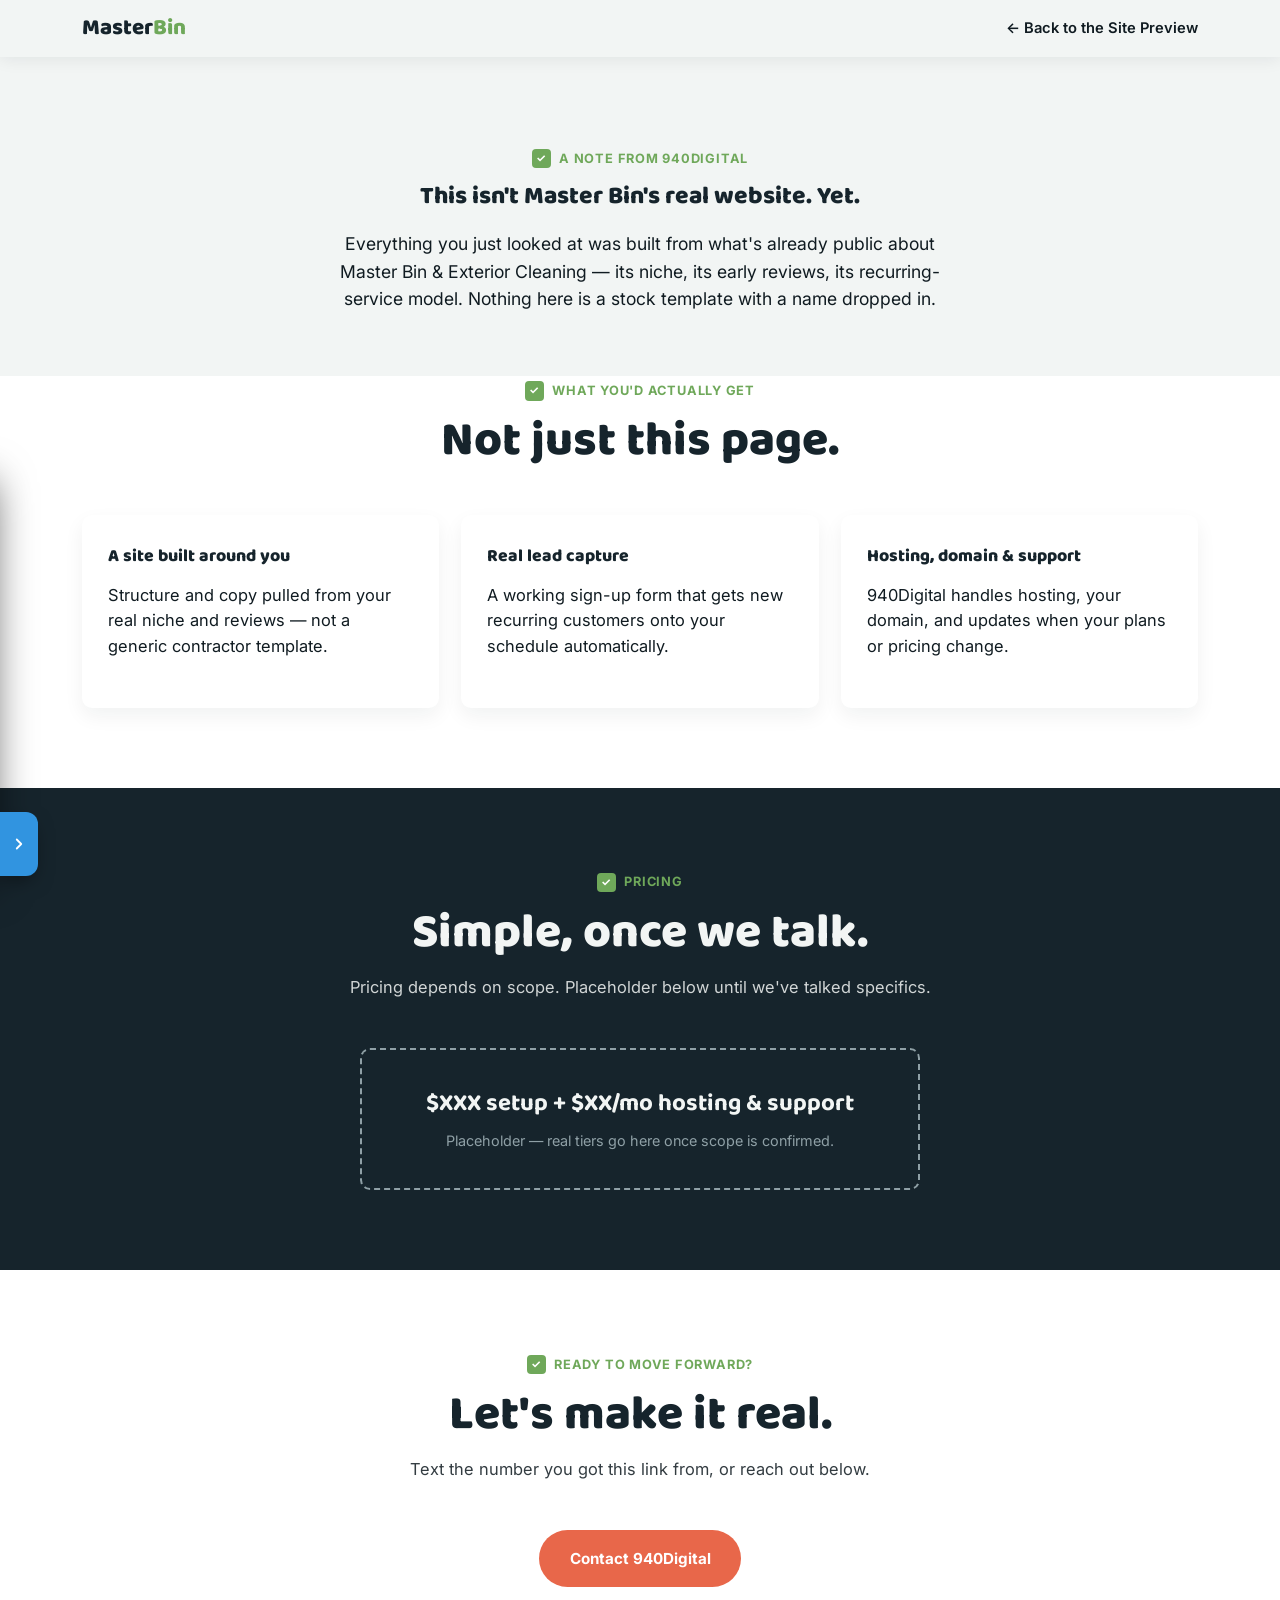
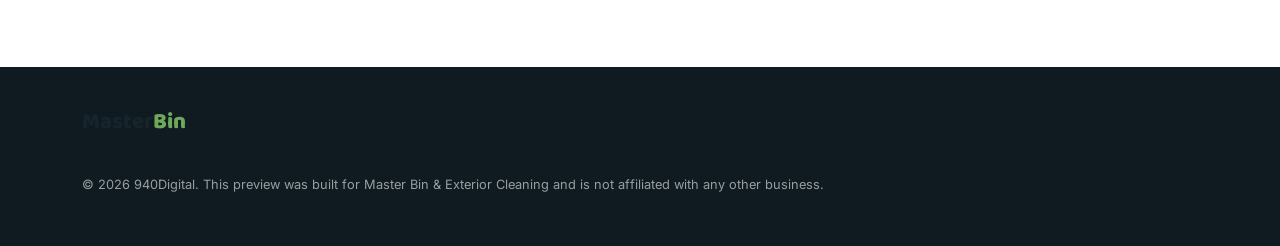
==== buy.html @ 8f5de4f3 "Initial demo build: Master Bin & Exterior Cleaning" ====
<!doctype html>
<html lang="en">
<head>
<meta charset="UTF-8">
<meta name="viewport" content="width=device-width, initial-scale=1">
<title>This Site Is a Preview, Built for Master Bin &amp; Exterior Cleaning — 940Digital</title>
<meta name="description" content="This is a demo site built specifically for Master Bin & Exterior Cleaning by 940Digital. Here's what it is, what you'd get, and how to move forward.">
<link rel="preconnect" href="https://fonts.googleapis.com">
<link rel="preconnect" href="https://fonts.gstatic.com" crossorigin>
<link href="https://fonts.googleapis.com/css2?family=Baloo+2:wght@600;700;800&family=Inter:wght@400;500;600;700&display=swap" rel="stylesheet">
<link rel="stylesheet" href="styles.css">
</head>
<body>

<header class="site-header solid">
  <div class="wrap">
    <a href="index.html" class="logo">Master<span>Bin</span></a>
    <nav class="main-nav" aria-label="Primary">
      <a href="index.html">← Back to the Site Preview</a>
    </nav>
  </div>
</header>

<main>
  <section class="pitch-hero wrap">
    <span class="eyebrow">A Note From 940Digital</span>
    <h1>This isn't Master Bin's real website. Yet.</h1>
    <p>Everything you just looked at was built from what's already public about Master Bin &amp; Exterior Cleaning — its niche, its early reviews, its recurring-service model. Nothing here is a stock template with a name dropped in.</p>
  </section>

  <section class="section section--white" style="padding-top:0;">
    <div class="wrap">
      <div class="section-head">
        <span class="eyebrow">What You'd Actually Get</span>
        <h2 class="section-title">Not just this page.</h2>
      </div>
      <div class="pitch-grid">
        <div class="pitch-card">
          <h3>A site built around you</h3>
          <p>Structure and copy pulled from your real niche and reviews — not a generic contractor template.</p>
        </div>
        <div class="pitch-card">
          <h3>Real lead capture</h3>
          <p>A working sign-up form that gets new recurring customers onto your schedule automatically.</p>
        </div>
        <div class="pitch-card">
          <h3>Hosting, domain &amp; support</h3>
          <p>940Digital handles hosting, your domain, and updates when your plans or pricing change.</p>
        </div>
      </div>
    </div>
  </section>

  <section class="section section--dark">
    <div class="wrap">
      <div class="section-head">
        <span class="eyebrow" style="color:var(--fresh)">Pricing</span>
        <h2 class="section-title">Simple, once we talk.</h2>
        <p class="section-dek">Pricing depends on scope. Placeholder below until we've talked specifics.</p>
      </div>
      <div class="price-block">
        <b>$XXX setup + $XX/mo hosting &amp; support</b>
        <span>Placeholder — real tiers go here once scope is confirmed.</span>
      </div>
    </div>
  </section>

  <section class="section section--white" id="contact">
    <div class="wrap" style="text-align:center;">
      <div class="section-head">
        <span class="eyebrow">Ready to Move Forward?</span>
        <h2 class="section-title">Let's make it real.</h2>
        <p class="section-dek">Text the number you got this link from, or reach out below.</p>
      </div>
      <a href="https://www.940digital.com/contact.html" class="btn btn--primary" target="_blank" rel="noopener">Contact 940Digital</a>
    </div>
  </section>
</main>

<footer class="site-footer">
  <div class="wrap">
    <a href="index.html" class="logo">Master<span>Bin</span></a>
    <p class="footer-fine">&copy; 2026 940Digital. This preview was built for Master Bin & Exterior Cleaning and is not affiliated with any other business.</p>
  </div>
</footer>

<div id="d940-drawer" class="d940-drawer">
  <div class="d940-panel">
    <div class="d940-mark">940<span>Digital</span></div>
    <p class="d940-body">Imagine this site customized with your colors and logo — fully in sync with your vision.</p>
    <p class="d940-body">We build these previews from your business's own publicly available information online, so this one is built specifically for you — and anything on it, any word, image, or detail, can be changed if it doesn't feel like an accurate fit.</p>
    <p class="d940-cta">Want to learn more? Text the number you got this link from, <a href="https://www.940digital.com/contact.html" target="_blank" rel="noopener">email us</a>, or visit <a href="https://www.940digital.com" target="_blank" rel="noopener">940digital.com</a>.</p>
  </div>
  <button class="d940-tab" type="button" aria-label="Open">
    <svg viewBox="0 0 24 24" fill="none" stroke="currentColor" stroke-width="2.4" stroke-linecap="round" stroke-linejoin="round"><polyline points="9 6 15 12 9 18"/></svg>
  </button>
</div>
<style>
  .d940-drawer { position: fixed; left: 0; bottom: 1.5rem; z-index: 999; display: flex; align-items: flex-end; transform: translateX(-320px); transition: transform .4s cubic-bezier(.16,1,.3,1); font-family: -apple-system, BlinkMacSystemFont, 'Segoe UI', Roboto, sans-serif; }
  .d940-drawer.open { transform: translateX(0); }
  .d940-panel { width: 320px; flex-shrink: 0; background: #1B1D21; border: 1px solid #3194E0; border-left: 0; border-radius: 0 14px 0 0; padding: 1.4rem 1.5rem 1.5rem; box-shadow: 0 16px 40px -8px rgba(0,0,0,.65); color: #fff; }
  .d940-mark { font-weight: 800; font-size: 1.3rem; margin-bottom: .75rem; letter-spacing: -0.01em; }
  .d940-mark span { color: #3194E0; }
  .d940-body { font-size: .95rem; line-height: 1.55; color: #fff; margin: 0 0 .85rem; }
  .d940-cta { font-size: .88rem; line-height: 1.5; color: #D4D8DE; margin: 0; }
  .d940-cta a { color: #5FAEEE; font-weight: 700; text-decoration: underline; }
  .d940-tab { flex-shrink: 0; width: 38px; height: 64px; background: #3194E0; color: #fff; border: none; border-radius: 0 12px 12px 0; display: flex; align-items: center; justify-content: center; cursor: pointer; box-shadow: 0 8px 20px -6px rgba(0,0,0,.5); }
  .d940-tab:hover { background: #4AA3E8; }
  .d940-tab svg { width: 18px; height: 18px; transition: transform .35s cubic-bezier(.16,1,.3,1); }
  .d940-drawer.open .d940-tab svg { transform: rotate(180deg); }
  @media (max-width: 480px) {
    .d940-drawer { transform: translateX(-260px); }
    .d940-panel { width: 260px; padding: 1.2rem 1.25rem 1.3rem; }
  }
</style>
<script>
  (function () {
    var drawer = document.getElementById('d940-drawer');
    if (!drawer) return;
    var tab = drawer.querySelector('.d940-tab');
    tab.addEventListener('click', function () {
      var open = drawer.classList.toggle('open');
      tab.setAttribute('aria-label', open ? 'Close' : 'Open');
    });
  })();
</script>

</body>
</html>
---- styles.css ----
:root {
  --navy: #16242C;
  --suds: #F2F5F4;
  --ink: #101B21;
  --fresh: #6FA85A;
  --coral: #E8674A;
  --mist: #8FA0A6;

  --font-display: 'Baloo 2', sans-serif;
  --font-body: 'Inter', sans-serif;

  --fs-h2: clamp(1.9rem, 4vw, 3rem);
  --radius: 10px;
  --wrap: 1180px;
}

* { box-sizing: border-box; }
html { scroll-behavior: smooth; }
body {
  margin: 0;
  background: var(--suds);
  color: var(--ink);
  font-family: var(--font-body);
  font-size: 1.03rem;
  line-height: 1.55;
  -webkit-font-smoothing: antialiased;
}
img { max-width: 100%; display: block; }
a { color: inherit; text-decoration: none; }
ul { margin: 0; padding: 0; list-style: none; }
.wrap { max-width: var(--wrap); margin: 0 auto; padding: 0 2rem; }

h1, h2, h3 {
  font-family: var(--font-display);
  font-weight: 800;
  line-height: 1.08;
  margin: 0;
  color: var(--navy);
}
h2.section-title { font-size: var(--fs-h2); }
.section--dark h2.section-title, .section--dark h1 { color: var(--suds); }

.eyebrow {
  display: inline-flex;
  align-items: center;
  gap: 0.5rem;
  font-weight: 700;
  font-size: 0.8rem;
  letter-spacing: 0.06em;
  text-transform: uppercase;
  color: var(--fresh);
  margin-bottom: 0.9rem;
}
.eyebrow::before { content: '✓'; display: inline-flex; width: 1.2rem; height: 1.2rem; align-items: center; justify-content: center; background: var(--fresh); color: #fff; border-radius: 4px; font-size: 0.7rem; }

.btn {
  display: inline-flex; align-items: center; gap: 0.5rem;
  padding: 0.9rem 1.8rem; border-radius: 999px;
  font-family: var(--font-body); font-weight: 700; font-size: 0.95rem;
  border: 2px solid transparent; cursor: pointer;
  transition: transform .15s ease, background .15s ease;
}
.btn:hover { transform: translateY(-2px); }
.btn--primary { background: var(--coral); color: #fff; }
.btn--primary:hover { background: #d1583d; }
.btn--ghost { border-color: var(--navy); color: var(--navy); }
.btn--ghost:hover { border-color: var(--fresh); color: var(--fresh); }
.btn--dark-ghost { border-color: var(--suds); color: var(--suds); }

/* ---------- Checklist Rail — signature element ----------
   Replaces the story-pole. A fixed left-edge rail of checkbox
   icons, one per section — each fills in with a check mark the
   moment you scroll past that section, literally checking the
   page off like the recurring-service checklist this brand sells. */
.checklist-rail {
  position: fixed; left: 14px; top: 50%; transform: translateY(-50%);
  z-index: 60; display: none; flex-direction: column; gap: 0.65rem;
}
@media (min-width: 1080px) { .checklist-rail { display: flex; } }
.checklist-rail__item {
  width: 18px; height: 18px; border-radius: 5px;
  border: 2px solid var(--mist); background: transparent;
  transition: background .25s ease, border-color .25s ease;
  position: relative;
}
.checklist-rail__item.done { background: var(--fresh); border-color: var(--fresh); }
.checklist-rail__item.done::after {
  content: ''; position: absolute; left: 4px; top: 1px; width: 5px; height: 9px;
  border-right: 2px solid #fff; border-bottom: 2px solid #fff; transform: rotate(40deg);
}

/* ---------- Header ---------- */
.site-header {
  position: fixed; top: 0; left: 0; right: 0; z-index: 50;
  padding: 1.1rem 0; transition: background .2s ease, padding .2s ease, box-shadow .2s ease;
}
.site-header .wrap { display: flex; align-items: center; gap: 1.5rem; }
.site-header.solid { background: var(--suds); padding: 0.7rem 0; box-shadow: 0 2px 16px rgba(16,27,33,0.08); }
.logo { font-family: var(--font-display); font-weight: 800; font-size: 1.4rem; margin-right: auto; color: var(--navy); }
.logo span { color: var(--fresh); }
.preview-flag {
  font-size: 0.78rem; font-weight: 700; padding: 0.4rem 0.85rem; border-radius: 999px;
  border: 1px solid var(--mist); color: var(--mist); white-space: nowrap;
}
.preview-flag:hover { border-color: var(--coral); color: var(--coral); }
.main-nav { display: none; gap: 1.8rem; font-weight: 600; font-size: 0.92rem; }
.main-nav a:hover { color: var(--fresh); }
@media (min-width: 900px) { .main-nav { display: flex; } }
.nav-toggle { background: none; border: 2px solid var(--navy); border-radius: 999px; padding: 0.5rem 0.9rem; font-weight: 700; font-size: 0.85rem; cursor: pointer; }
@media (min-width: 900px) { .nav-toggle { display: none; } }
.mobile-nav {
  position: fixed; inset: 0; z-index: 70; background: var(--navy); color: var(--suds);
  display: flex; flex-direction: column; align-items: flex-start; justify-content: center;
  gap: 1.6rem; padding: 2rem 2.5rem; transform: translateX(100%); transition: transform .3s ease;
}
.mobile-nav.open { transform: translateX(0); }
.mobile-nav a { font-family: var(--font-display); font-size: 1.9rem; }
.mobile-nav__close { position: absolute; top: 1.5rem; right: 1.8rem; background: none; border: none; color: var(--suds); font-weight: 700; cursor: pointer; }

/* ---------- Hero — typography + icon led, no photo (mediocre stock only) ---------- */
.hero { padding: 9.5rem 0 5rem; text-align: center; }
.hero h1 { font-size: clamp(2.4rem, 6vw, 4.4rem); max-width: 16ch; margin: 0 auto; }
.hero__dek { max-width: 46ch; margin: 1.4rem auto 2rem; font-size: 1.12rem; }
.hero__actions { display: flex; justify-content: center; flex-wrap: wrap; gap: 1rem; }
.hero__ticks { display: flex; justify-content: center; flex-wrap: wrap; gap: 1.4rem; margin-top: 2.2rem; font-size: 0.9rem; font-weight: 700; color: var(--navy); }
.hero__ticks span::before { content: '✓ '; color: var(--fresh); }

/* ---------- Section shell ---------- */
.section { padding: 5rem 0; }
.section--dark { background: var(--navy); color: var(--suds); }
.section--white { background: #fff; }
.section-head { max-width: 60ch; margin: 0 auto 3rem; text-align: center; }
.section-dek { margin-top: 1rem; opacity: 0.85; }

/* ---------- How it works (lead section) ---------- */
.works-grid { display: grid; gap: 1.5rem; grid-template-columns: 1fr; }
@media (min-width: 780px) { .works-grid { grid-template-columns: repeat(3, 1fr); } }
.works-step { background: #fff; border-radius: var(--radius); padding: 2.2rem 1.8rem; box-shadow: 0 8px 24px rgba(16,27,33,0.06); text-align: center; }
.works-step .num { display: inline-flex; align-items: center; justify-content: center; width: 2.6rem; height: 2.6rem; border-radius: 50%; background: var(--fresh); color: #fff; font-family: var(--font-display); font-weight: 800; margin-bottom: 1rem; }
.works-step h3 { font-size: 1.15rem; margin-bottom: 0.6rem; }

/* ---------- Services checklist ---------- */
.checklist { max-width: 760px; margin: 0 auto; display: grid; gap: 0.9rem; }
.checklist-row {
  display: flex; align-items: flex-start; gap: 1rem;
  background: #fff; border-radius: var(--radius); padding: 1.3rem 1.5rem;
  box-shadow: 0 4px 14px rgba(16,27,33,0.05);
}
.checklist-row .check { flex-shrink: 0; width: 26px; height: 26px; border-radius: 7px; background: var(--fresh); color: #fff; display: flex; align-items: center; justify-content: center; font-weight: 800; margin-top: 0.1rem; }
.checklist-row div h3 { font-size: 1.05rem; margin-bottom: 0.25rem; }
.checklist-row div p { margin: 0; color: var(--mist); font-size: 0.92rem; }
.checklist-row a { margin-left: auto; align-self: center; font-size: 0.8rem; font-weight: 700; text-transform: uppercase; color: var(--coral); white-space: nowrap; }

/* ---------- Reviews ---------- */
.reviews-strip { max-width: 640px; margin: 0 auto; display: flex; flex-wrap: wrap; align-items: center; justify-content: center; gap: 1.2rem; text-align: center; }
.reviews-stars { font-family: var(--font-display); font-size: 2.2rem; color: var(--fresh); width: 100%; }

/* ---------- About ---------- */
.about-layout { display: grid; gap: 2.5rem; grid-template-columns: 1fr; align-items: center; }
@media (min-width: 900px) { .about-layout { grid-template-columns: 1fr 1fr; } }
.about-media img { border-radius: var(--radius); }
.about-copy p { max-width: 52ch; }

/* ---------- Area ---------- */
.area-list { display: flex; flex-wrap: wrap; justify-content: center; gap: 0.7rem; margin-top: 1.4rem; }
.area-list li { padding: 0.5rem 1rem; border: 1px solid rgba(242,245,244,0.35); border-radius: 999px; font-weight: 600; font-size: 0.9rem; }

/* ---------- Contact ---------- */
.contact-form { max-width: 560px; margin: 0 auto; display: grid; gap: 1.1rem; }
.form-row { display: grid; gap: 1.1rem; grid-template-columns: 1fr; }
@media (min-width: 560px) { .form-row { grid-template-columns: 1fr 1fr; } }
.field label { display: block; font-size: 0.85rem; font-weight: 700; margin-bottom: 0.4rem; }
.field input, .field select, .field textarea {
  width: 100%; padding: 0.8rem 1rem; border-radius: 8px; border: 1.5px solid rgba(16,27,33,0.15);
  background: #fff; color: var(--ink); font-family: var(--font-body); font-size: 0.95rem;
}
.field input:focus, .field select:focus, .field textarea:focus { outline: 2px solid var(--fresh); }
.form-status { min-height: 1.2rem; font-size: 0.9rem; color: var(--fresh); text-align: center; }

/* ---------- Footer ---------- */
.site-footer { background: var(--ink); color: var(--suds); padding: 2.4rem 0; }
.site-footer .wrap { display: flex; flex-wrap: wrap; justify-content: space-between; align-items: center; gap: 1.2rem; }
.footer-fine { width: 100%; font-size: 0.8rem; opacity: 0.6; margin-top: 1rem; }
.footer-links { display: flex; gap: 1.4rem; font-size: 0.85rem; }

/* ---------- Buy-this-site page ---------- */
.pitch-hero { padding: 9rem 0 4rem; text-align: center; }
.pitch-hero p { max-width: 56ch; margin: 1.3rem auto 0; font-size: 1.1rem; }
.pitch-grid { display: grid; gap: 1.4rem; grid-template-columns: 1fr; margin-top: 1rem; }
@media (min-width: 780px) { .pitch-grid { grid-template-columns: repeat(3, 1fr); } }
.pitch-card { background: #fff; border-radius: var(--radius); padding: 2rem 1.6rem; box-shadow: 0 8px 20px rgba(16,27,33,0.06); }
.pitch-card h3 { font-size: 1.1rem; margin-bottom: 0.6rem; }
.price-block { max-width: 560px; margin: 1rem auto 0; padding: 2.2rem; border: 2px dashed var(--mist); border-radius: var(--radius); text-align: center; }
.price-block b { display: block; font-family: var(--font-display); font-size: 1.5rem; }
.price-block span { display: block; margin-top: 0.5rem; font-size: 0.9rem; color: var(--mist); }
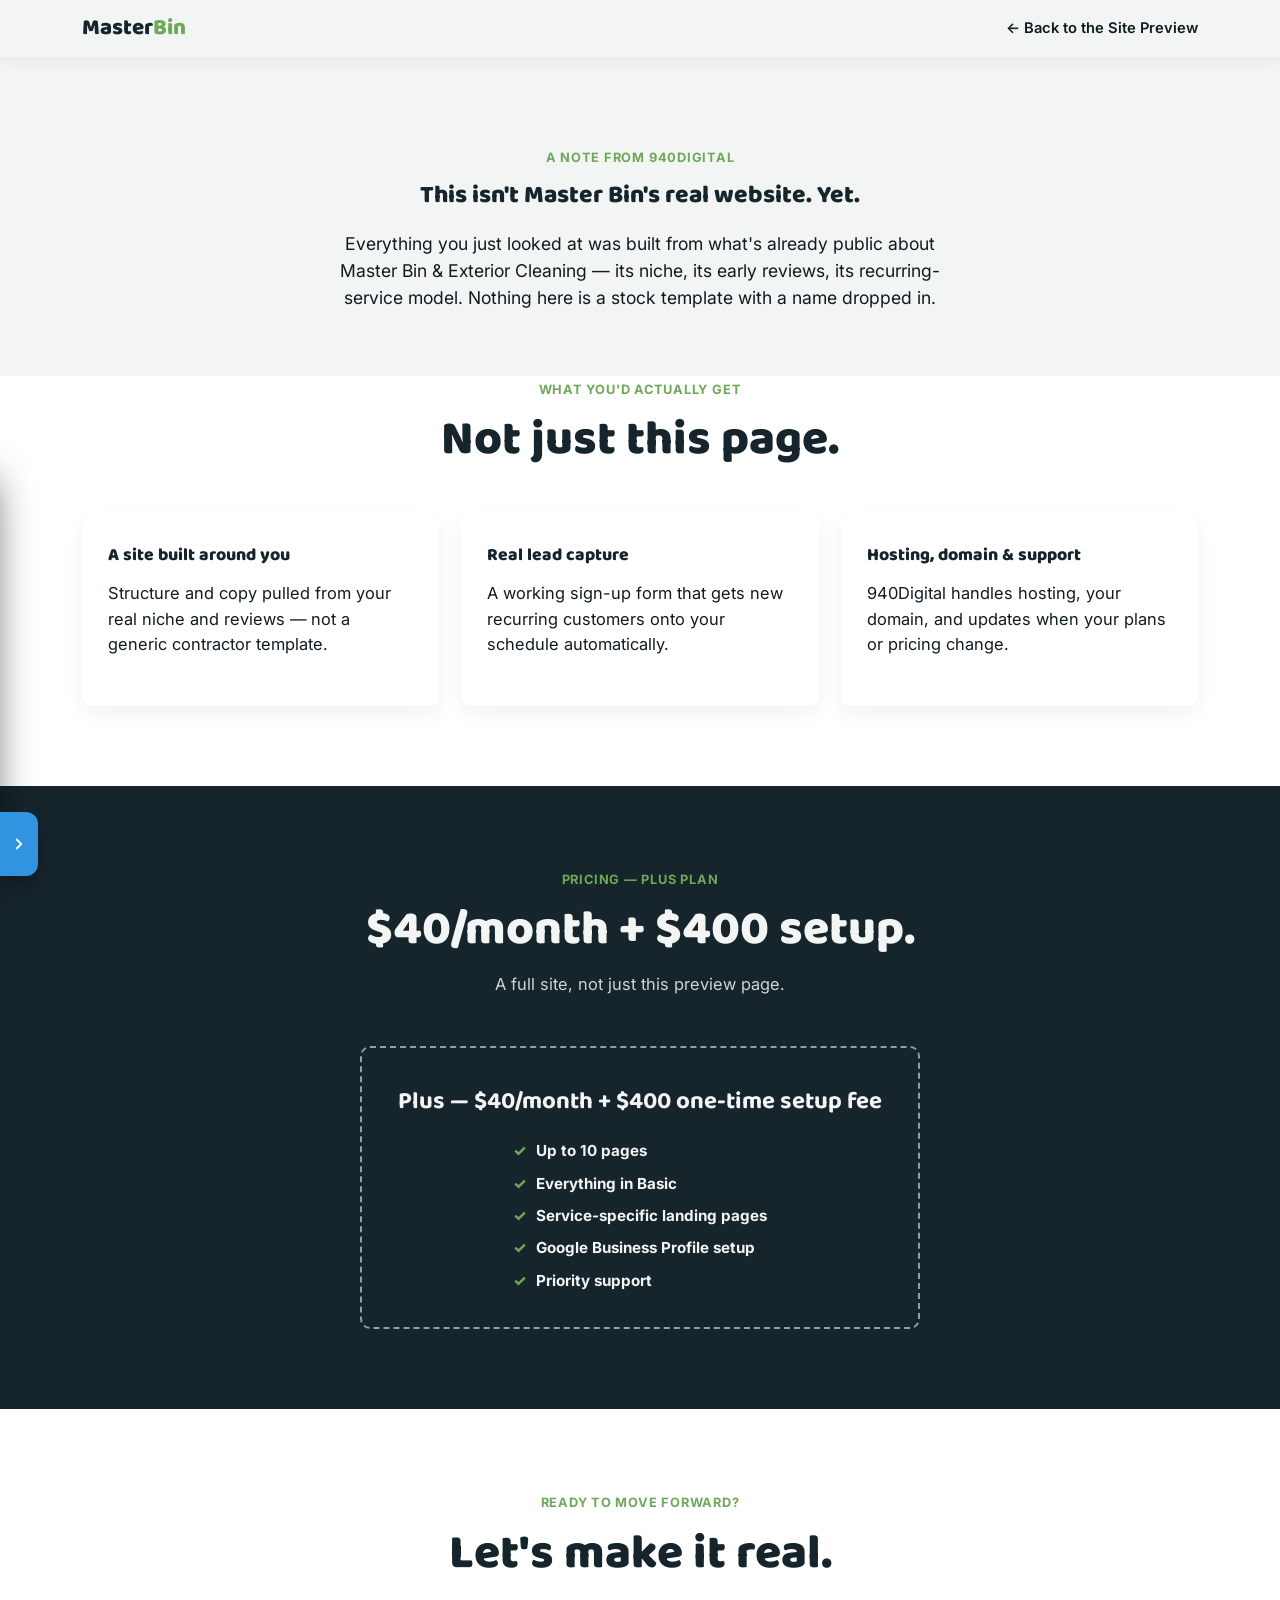
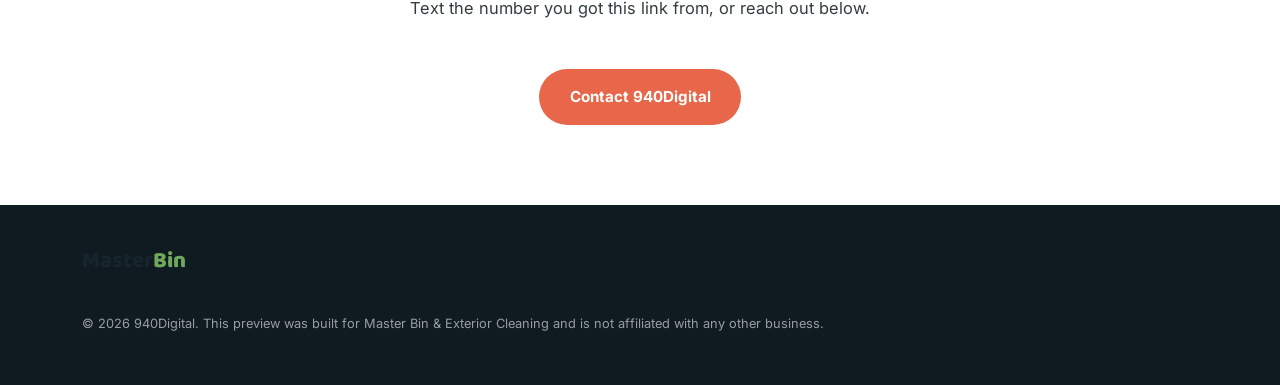
==== commit 63f33bda: "Replace preview badge nav with full-site link, swap in real Plus pricing Removes the "preview site" " ====
--- a/buy.html
+++ b/buy.html
@@ -54,13 +54,19 @@
   <section class="section section--dark">
     <div class="wrap">
       <div class="section-head">
-        <span class="eyebrow" style="color:var(--fresh)">Pricing</span>
-        <h2 class="section-title">Simple, once we talk.</h2>
-        <p class="section-dek">Pricing depends on scope. Placeholder below until we've talked specifics.</p>
+        <span class="eyebrow" style="color:var(--fresh)">Pricing — Plus Plan</span>
+        <h2 class="section-title">$40/month + $400 setup.</h2>
+        <p class="section-dek">A full site, not just this preview page.</p>
       </div>
       <div class="price-block">
-        <b>$XXX setup + $XX/mo hosting &amp; support</b>
-        <span>Placeholder — real tiers go here once scope is confirmed.</span>
+        <b>Plus — $40/month + $400 one-time setup fee</b>
+        <ul class="price-block__list">
+          <li>Up to 10 pages</li>
+          <li>Everything in Basic</li>
+          <li>Service-specific landing pages</li>
+          <li>Google Business Profile setup</li>
+          <li>Priority support</li>
+        </ul>
       </div>
     </div>
   </section>
--- a/styles.css
+++ b/styles.css
@@ -51,7 +51,9 @@
   color: var(--fresh);
   margin-bottom: 0.9rem;
 }
-.eyebrow::before { content: '✓'; display: inline-flex; width: 1.2rem; height: 1.2rem; align-items: center; justify-content: center; background: var(--fresh); color: #fff; border-radius: 4px; font-size: 0.7rem; }
+/* Checkmark dropped from the eyebrow (2026-07-30) — the motif was overused across
+   eyebrows, hero ticks, the services checklist, and the rail all at once. Keeping
+   it concentrated in the services checklist + rail, where it's actually load-bearing. */
 
 .btn {
   display: inline-flex; align-items: center; gap: 0.5rem;
@@ -105,7 +107,11 @@
 .preview-flag:hover { border-color: var(--coral); color: var(--coral); }
 .main-nav { display: none; gap: 1.8rem; font-weight: 600; font-size: 0.92rem; }
 .main-nav a:hover { color: var(--fresh); }
-@media (min-width: 900px) { .main-nav { display: flex; } }
+.nav-full-site { display: none; }
+@media (min-width: 900px) {
+  .main-nav { display: flex; }
+  .nav-full-site { display: inline-flex; }
+}
 .nav-toggle { background: none; border: 2px solid var(--navy); border-radius: 999px; padding: 0.5rem 0.9rem; font-weight: 700; font-size: 0.85rem; cursor: pointer; }
 @media (min-width: 900px) { .nav-toggle { display: none; } }
 .mobile-nav {
@@ -123,7 +129,8 @@
 .hero__dek { max-width: 46ch; margin: 1.4rem auto 2rem; font-size: 1.12rem; }
 .hero__actions { display: flex; justify-content: center; flex-wrap: wrap; gap: 1rem; }
 .hero__ticks { display: flex; justify-content: center; flex-wrap: wrap; gap: 1.4rem; margin-top: 2.2rem; font-size: 0.9rem; font-weight: 700; color: var(--navy); }
-.hero__ticks span::before { content: '✓ '; color: var(--fresh); }
+.hero__ticks span { padding-left: 0.9rem; border-left: 2px solid var(--fresh); }
+.hero__ticks span:first-child { padding-left: 0; border-left: none; }
 
 /* ---------- Section shell ---------- */
 .section { padding: 5rem 0; }
@@ -193,3 +200,6 @@
 .price-block { max-width: 560px; margin: 1rem auto 0; padding: 2.2rem; border: 2px dashed var(--mist); border-radius: var(--radius); text-align: center; }
 .price-block b { display: block; font-family: var(--font-display); font-size: 1.5rem; }
 .price-block span { display: block; margin-top: 0.5rem; font-size: 0.9rem; color: var(--mist); }
+.price-block__list { list-style: none; margin: 1.2rem auto 0; padding: 0; display: inline-grid; gap: 0.55rem; text-align: left; }
+.price-block__list li { display: flex; gap: 0.6rem; align-items: baseline; font-weight: 700; font-size: 0.95rem; }
+.price-block__list li::before { content: '✓'; color: var(--fresh); font-weight: 800; }
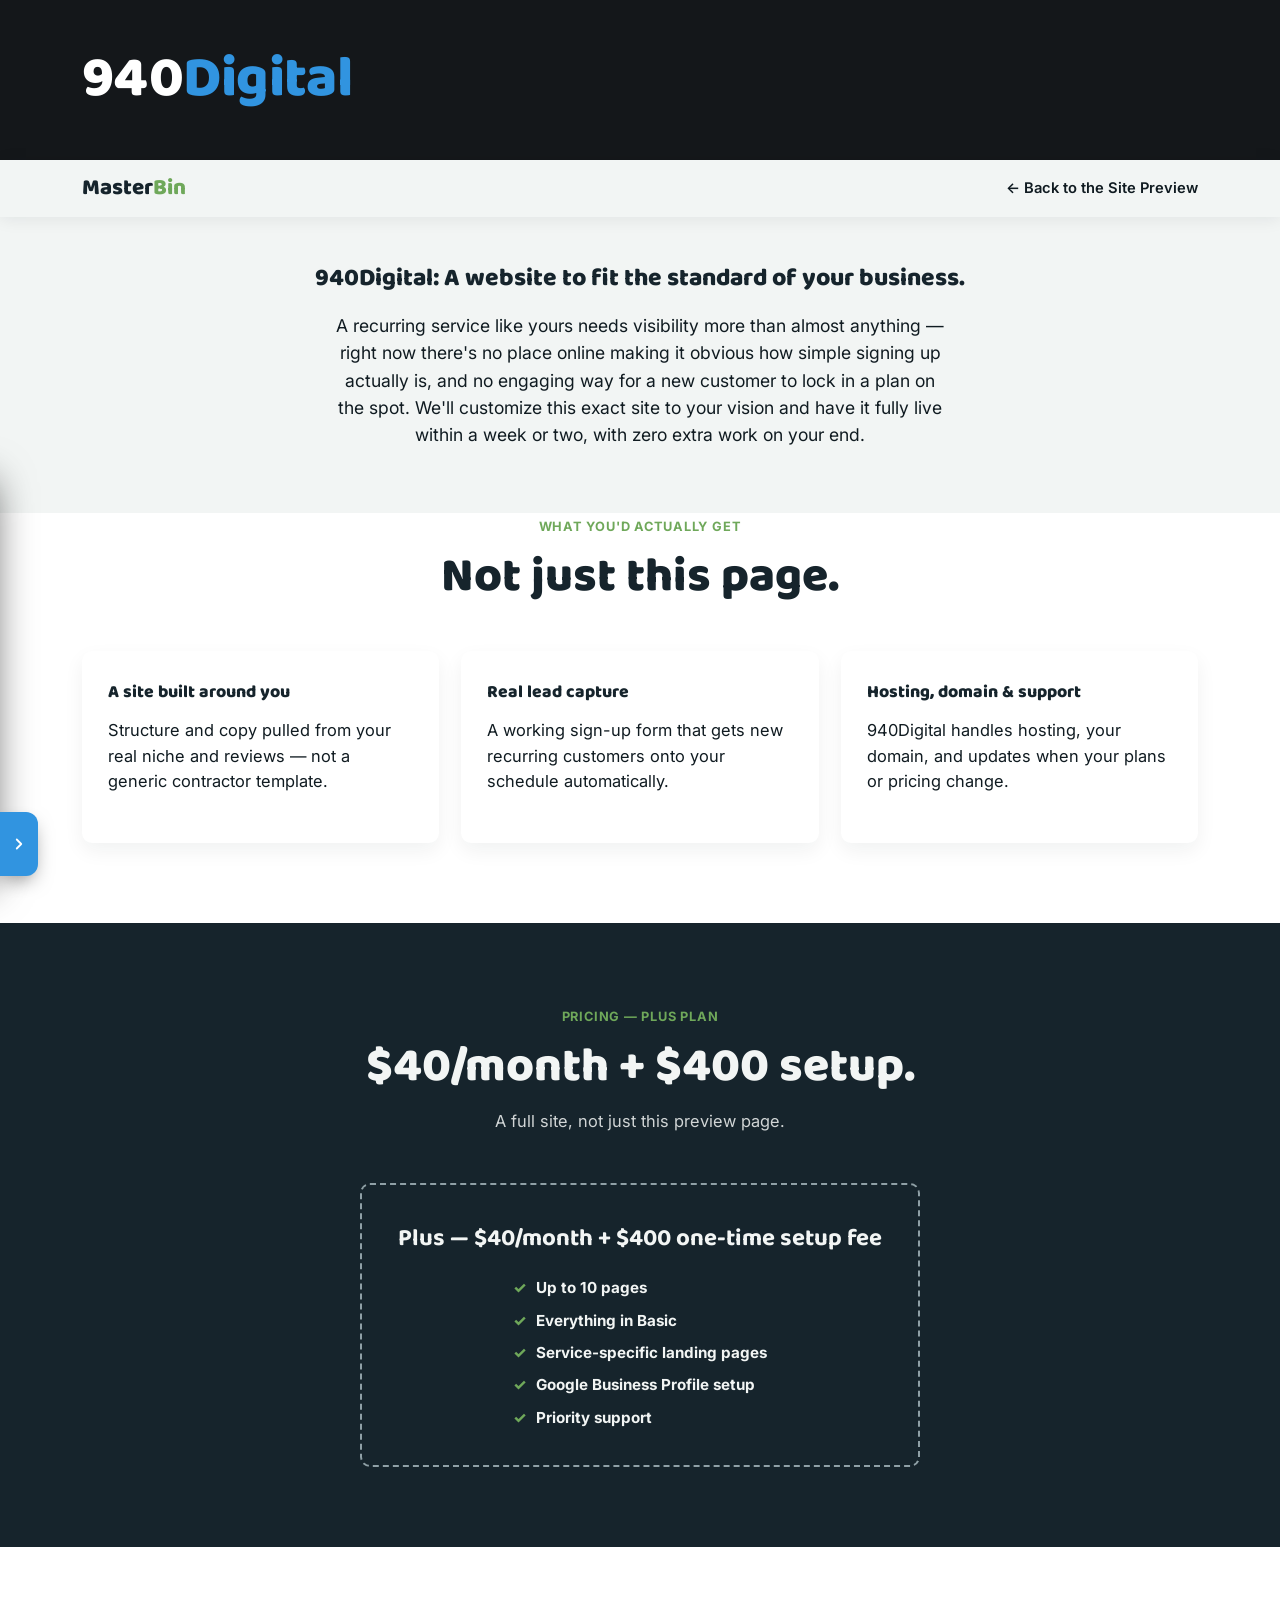
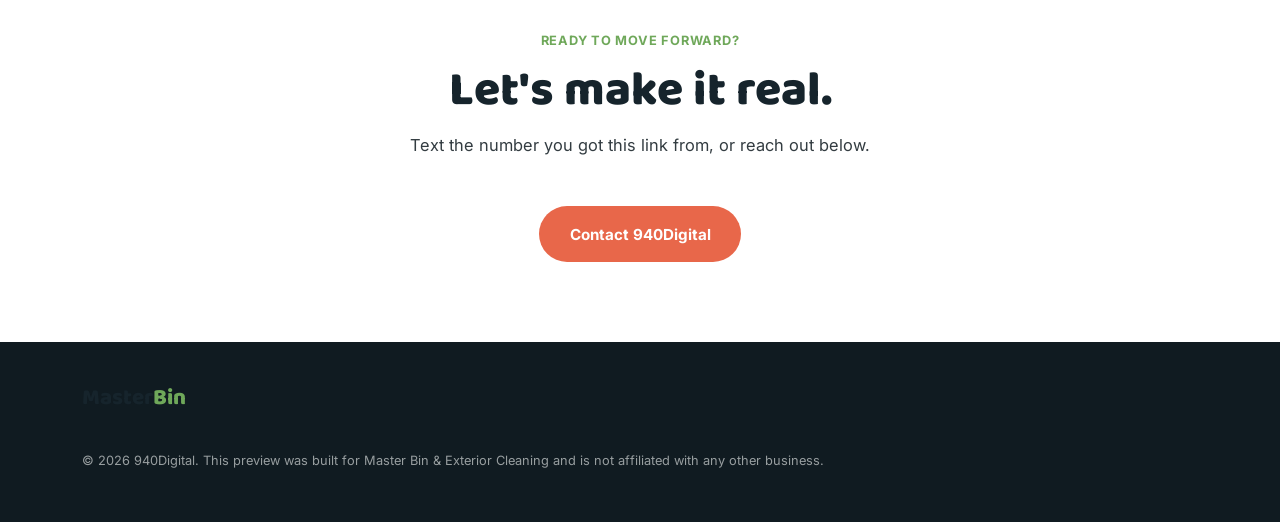
==== commit 5104465a: "Add large 940Digital wordmark banner and rewrite buy.html pitch New brand-mark banner at the top of " ====
--- a/buy.html
+++ b/buy.html
@@ -12,7 +12,13 @@
 </head>
 <body>
 
-<header class="site-header solid">
+<div class="brand-mark-banner">
+  <div class="wrap">
+    <a href="https://940digital.com" class="brand-mark" target="_blank" rel="noopener">940<span>Digital</span></a>
+  </div>
+</div>
+
+<header class="site-header solid" style="position: static;">
   <div class="wrap">
     <a href="index.html" class="logo">Master<span>Bin</span></a>
     <nav class="main-nav" aria-label="Primary">
@@ -22,10 +28,9 @@
 </header>
 
 <main>
-  <section class="pitch-hero wrap">
-    <span class="eyebrow">A Note From 940Digital</span>
-    <h1>This isn't Master Bin's real website. Yet.</h1>
-    <p>Everything you just looked at was built from what's already public about Master Bin &amp; Exterior Cleaning — its niche, its early reviews, its recurring-service model. Nothing here is a stock template with a name dropped in.</p>
+  <section class="pitch-hero wrap" style="padding-top: 3rem;">
+    <h1>940Digital: A website to fit the standard of your business.</h1>
+    <p>A recurring service like yours needs visibility more than almost anything — right now there's no place online making it obvious how simple signing up actually is, and no engaging way for a new customer to lock in a plan on the spot. We'll customize this exact site to your vision and have it fully live within a week or two, with zero extra work on your end.</p>
   </section>
 
   <section class="section section--white" style="padding-top:0;">
--- a/styles.css
+++ b/styles.css
@@ -189,6 +189,11 @@
 .site-footer .wrap { display: flex; flex-wrap: wrap; justify-content: space-between; align-items: center; gap: 1.2rem; }
 .footer-fine { width: 100%; font-size: 0.8rem; opacity: 0.6; margin-top: 1rem; }
 .footer-links { display: flex; gap: 1.4rem; font-size: 0.85rem; }
+
+/* ---------- 940Digital brand banner (buy.html only) ---------- */
+.brand-mark-banner { background: #14171A; padding: 2.2rem 0; }
+.brand-mark { display: inline-block; max-width: 100%; font-family: var(--font-display); font-weight: 800; font-size: clamp(1.7rem, 8vw, 3.6rem); letter-spacing: -0.01em; color: #fff; }
+.brand-mark span { color: #3194E0; }
 
 /* ---------- Buy-this-site page ---------- */
 .pitch-hero { padding: 9rem 0 4rem; text-align: center; }
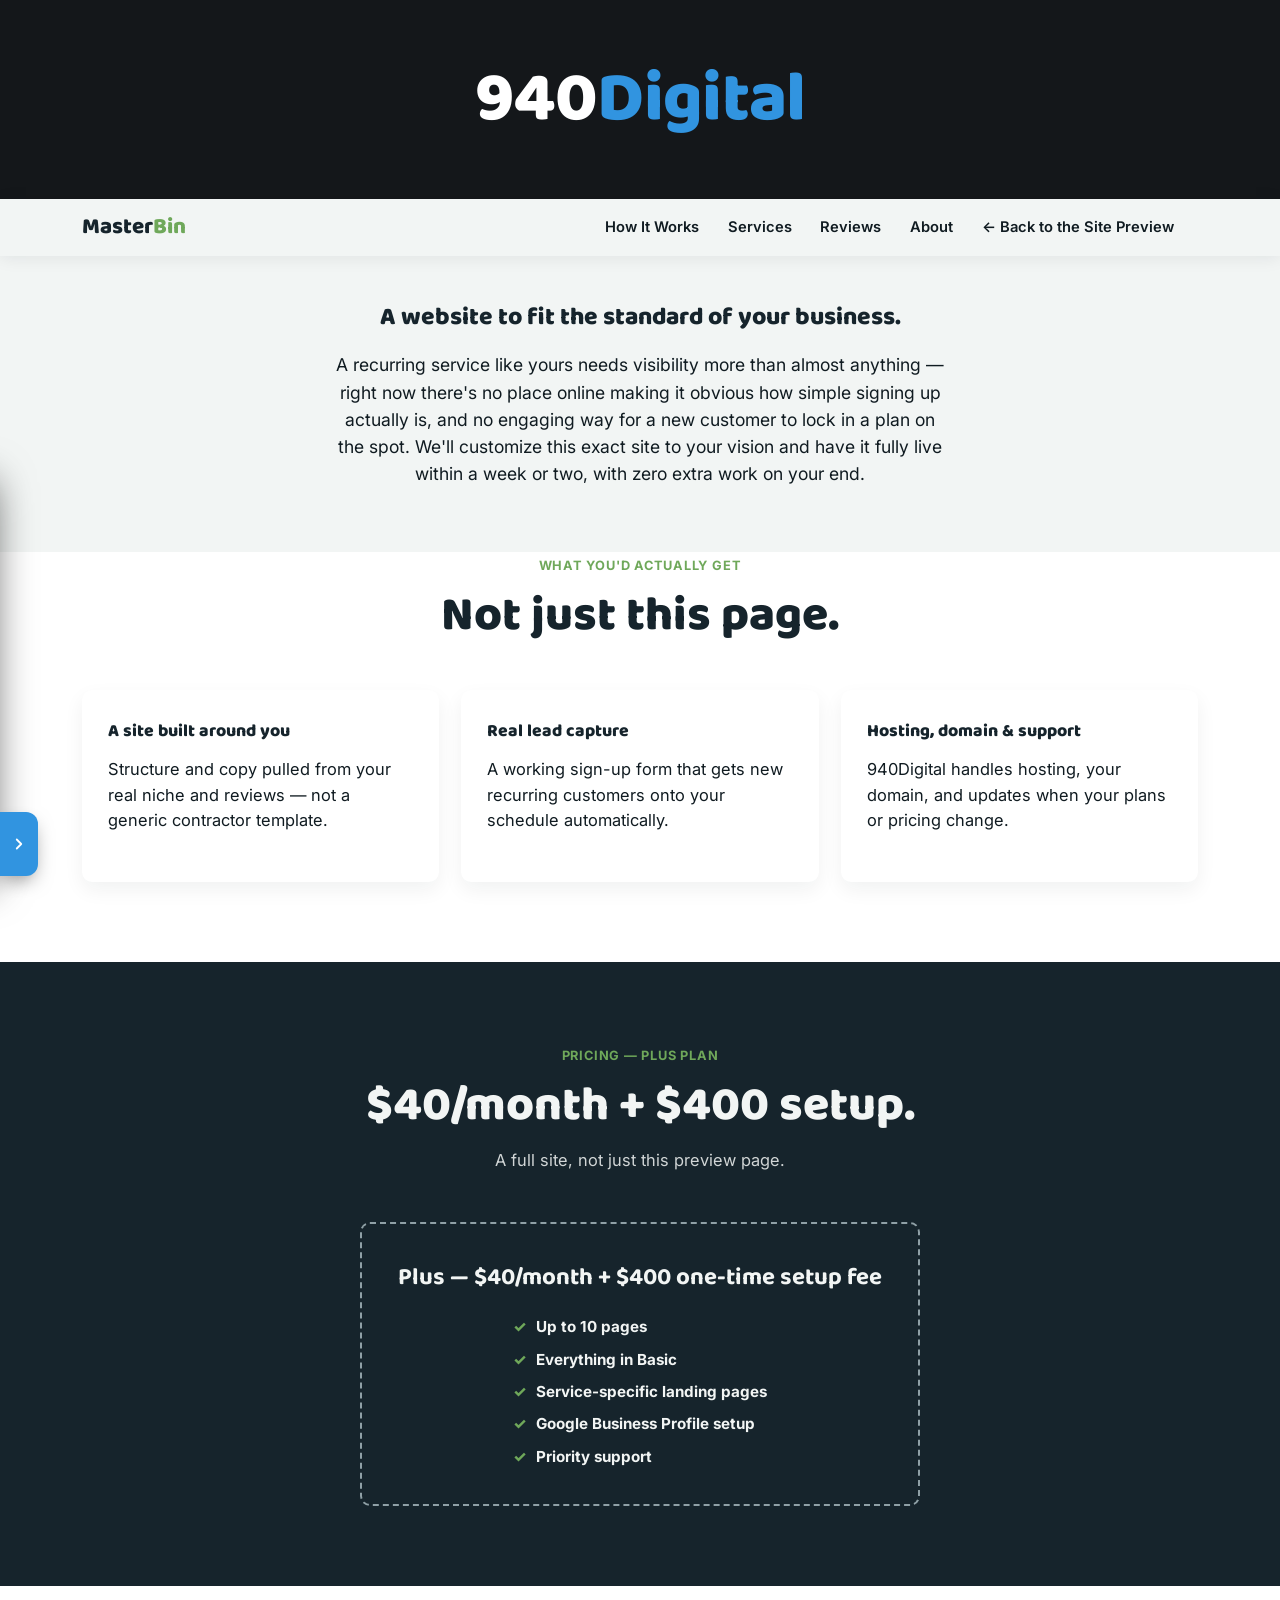
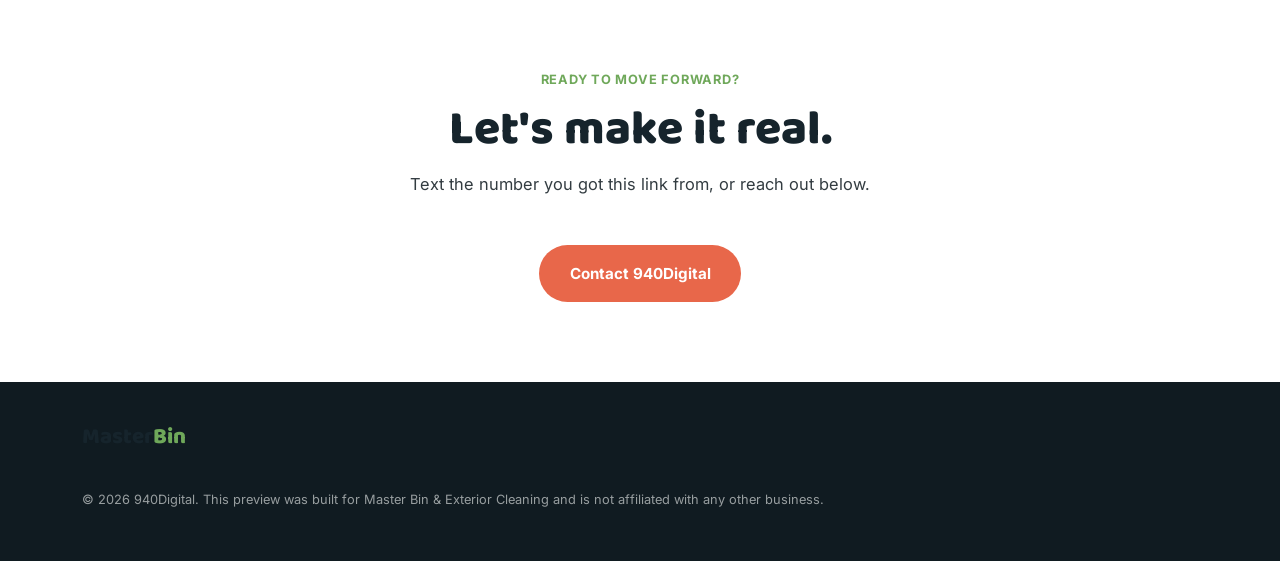
==== commit 111e7914: "Restructure nav CTAs, center 940Digital heading, add real menu to buy.html Header: contact CTA is no" ====
--- a/buy.html
+++ b/buy.html
@@ -22,14 +22,30 @@
   <div class="wrap">
     <a href="index.html" class="logo">Master<span>Bin</span></a>
     <nav class="main-nav" aria-label="Primary">
+      <a href="index.html#how">How It Works</a>
+      <a href="index.html#services">Services</a>
+      <a href="index.html#reviews">Reviews</a>
+      <a href="index.html#about">About</a>
       <a href="index.html">← Back to the Site Preview</a>
     </nav>
+    <div class="nav-cta">
+      <button class="nav-toggle" id="navToggle" aria-expanded="false" aria-controls="mobileNav">Menu</button>
+    </div>
   </div>
 </header>
 
+<div class="mobile-nav" id="mobileNav">
+  <button class="mobile-nav__close" id="navClose" aria-label="Close menu">Close</button>
+  <a href="index.html#how">How It Works</a>
+  <a href="index.html#services">Services</a>
+  <a href="index.html#reviews">Reviews</a>
+  <a href="index.html#about">About</a>
+  <a href="index.html">← Back to the Site Preview</a>
+</div>
+
 <main>
   <section class="pitch-hero wrap" style="padding-top: 3rem;">
-    <h1>940Digital: A website to fit the standard of your business.</h1>
+    <h1>A website to fit the standard of your business.</h1>
     <p>A recurring service like yours needs visibility more than almost anything — right now there's no place online making it obvious how simple signing up actually is, and no engaging way for a new customer to lock in a plan on the spot. We'll customize this exact site to your vision and have it fully live within a week or two, with zero extra work on your end.</p>
   </section>
 
@@ -95,6 +111,8 @@
   </div>
 </footer>
 
+<script src="script.js"></script>
+
 <div id="d940-drawer" class="d940-drawer">
   <div class="d940-panel">
     <div class="d940-mark">940<span>Digital</span></div>
--- a/styles.css
+++ b/styles.css
@@ -191,8 +191,8 @@
 .footer-links { display: flex; gap: 1.4rem; font-size: 0.85rem; }
 
 /* ---------- 940Digital brand banner (buy.html only) ---------- */
-.brand-mark-banner { background: #14171A; padding: 2.2rem 0; }
-.brand-mark { display: inline-block; max-width: 100%; font-family: var(--font-display); font-weight: 800; font-size: clamp(1.7rem, 8vw, 3.6rem); letter-spacing: -0.01em; color: #fff; }
+.brand-mark-banner { background: #14171A; padding: 2.8rem 0; text-align: center; }
+.brand-mark { display: inline-block; max-width: 100%; font-family: var(--font-display); font-weight: 800; font-size: clamp(2.2rem, 9vw, 4.4rem); letter-spacing: -0.01em; color: #fff; }
 .brand-mark span { color: #3194E0; }
 
 /* ---------- Buy-this-site page ---------- */
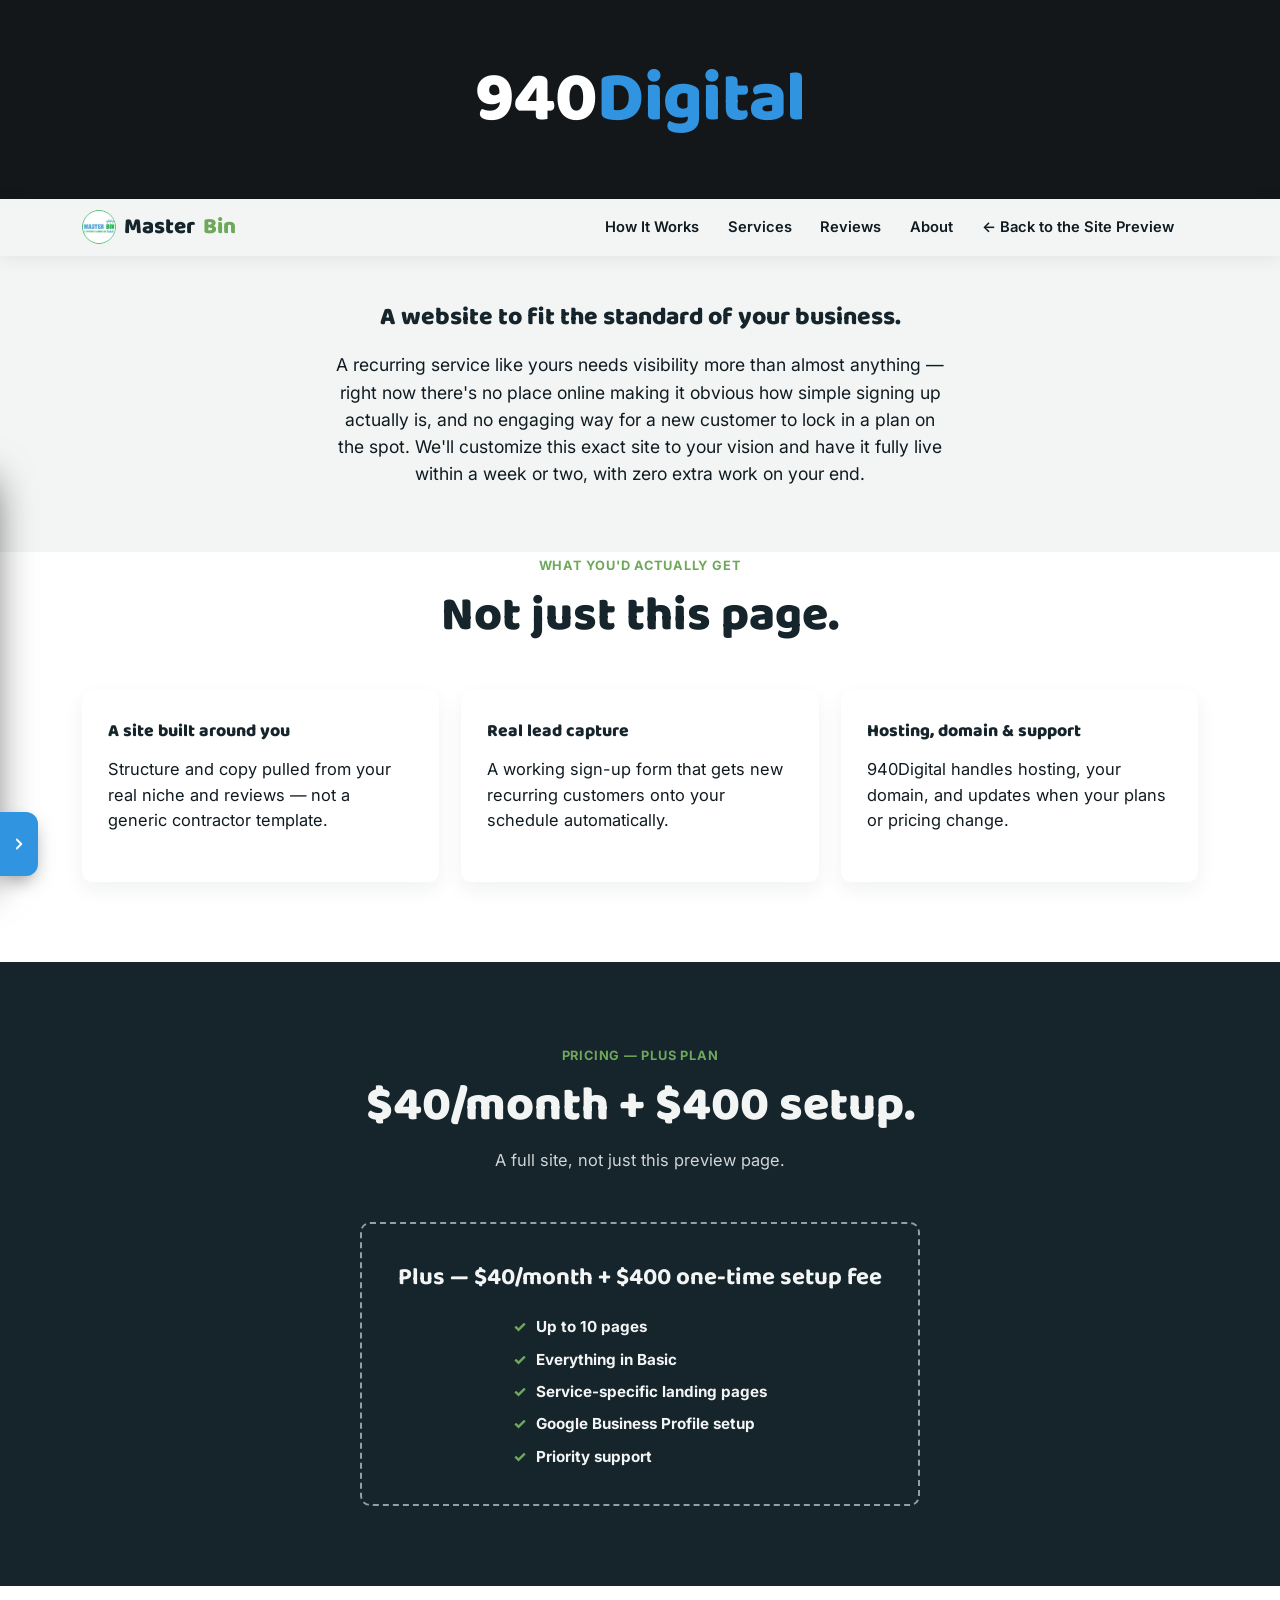
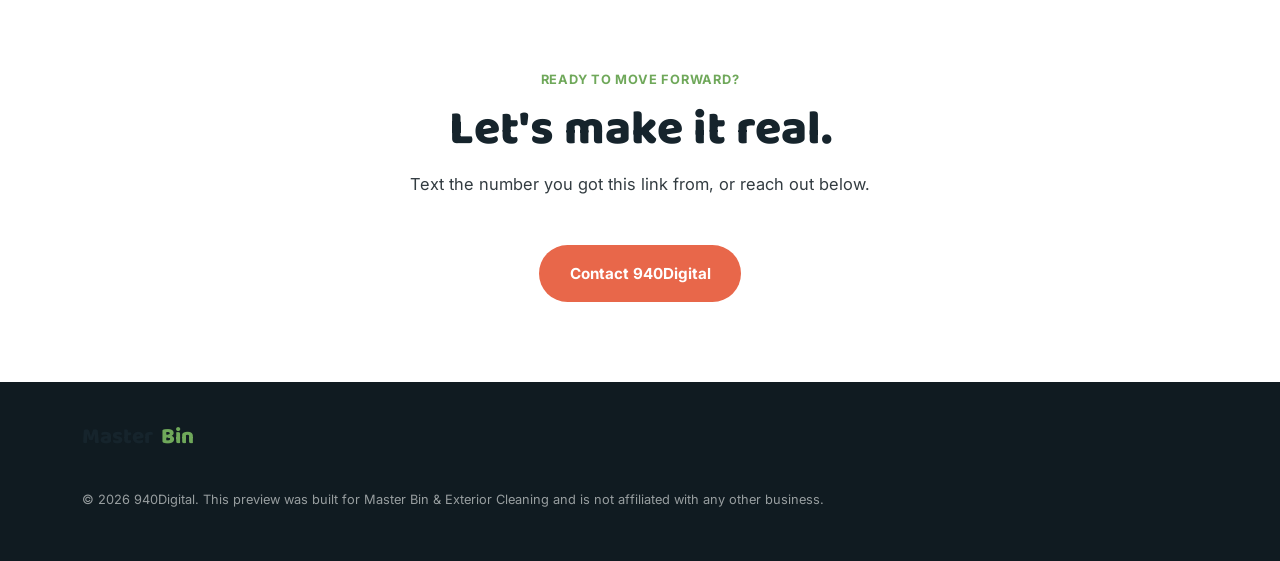
==== commit 46f8cb61: "Add favicon and real business logo where available" ====
--- a/buy.html
+++ b/buy.html
@@ -8,6 +8,10 @@
 <link rel="preconnect" href="https://fonts.googleapis.com">
 <link rel="preconnect" href="https://fonts.gstatic.com" crossorigin>
 <link href="https://fonts.googleapis.com/css2?family=Baloo+2:wght@600;700;800&family=Inter:wght@400;500;600;700&display=swap" rel="stylesheet">
+<link rel="icon" type="image/x-icon" href="favicon.ico">
+<link rel="icon" type="image/png" sizes="32x32" href="favicon-32x32.png">
+<link rel="icon" type="image/png" sizes="16x16" href="favicon-16x16.png">
+<link rel="apple-touch-icon" sizes="180x180" href="apple-touch-icon.png">
 <link rel="stylesheet" href="styles.css">
 </head>
 <body>
@@ -20,7 +24,7 @@
 
 <header class="site-header solid" style="position: static;">
   <div class="wrap">
-    <a href="index.html" class="logo">Master<span>Bin</span></a>
+    <a href="index.html" class="logo"><img src="logo-mark.png" alt="" class="logo-mark">Master<span>Bin</span></a>
     <nav class="main-nav" aria-label="Primary">
       <a href="index.html#how">How It Works</a>
       <a href="index.html#services">Services</a>
--- a/styles.css
+++ b/styles.css
@@ -98,7 +98,8 @@
 }
 .site-header .wrap { display: flex; align-items: center; gap: 1.5rem; }
 .site-header.solid { background: var(--suds); padding: 0.7rem 0; box-shadow: 0 2px 16px rgba(16,27,33,0.08); }
-.logo { font-family: var(--font-display); font-weight: 800; font-size: 1.4rem; margin-right: auto; color: var(--navy); }
+.logo { font-family: var(--font-display); font-weight: 800; font-size: 1.4rem; margin-right: auto; color: var(--navy); display: inline-flex; align-items: center; gap: 0.5rem; }
+.logo-mark { height: 34px; width: 34px; border-radius: 50%; object-fit: cover; }
 .logo span { color: var(--fresh); }
 .preview-flag {
   font-size: 0.78rem; font-weight: 700; padding: 0.4rem 0.85rem; border-radius: 999px;
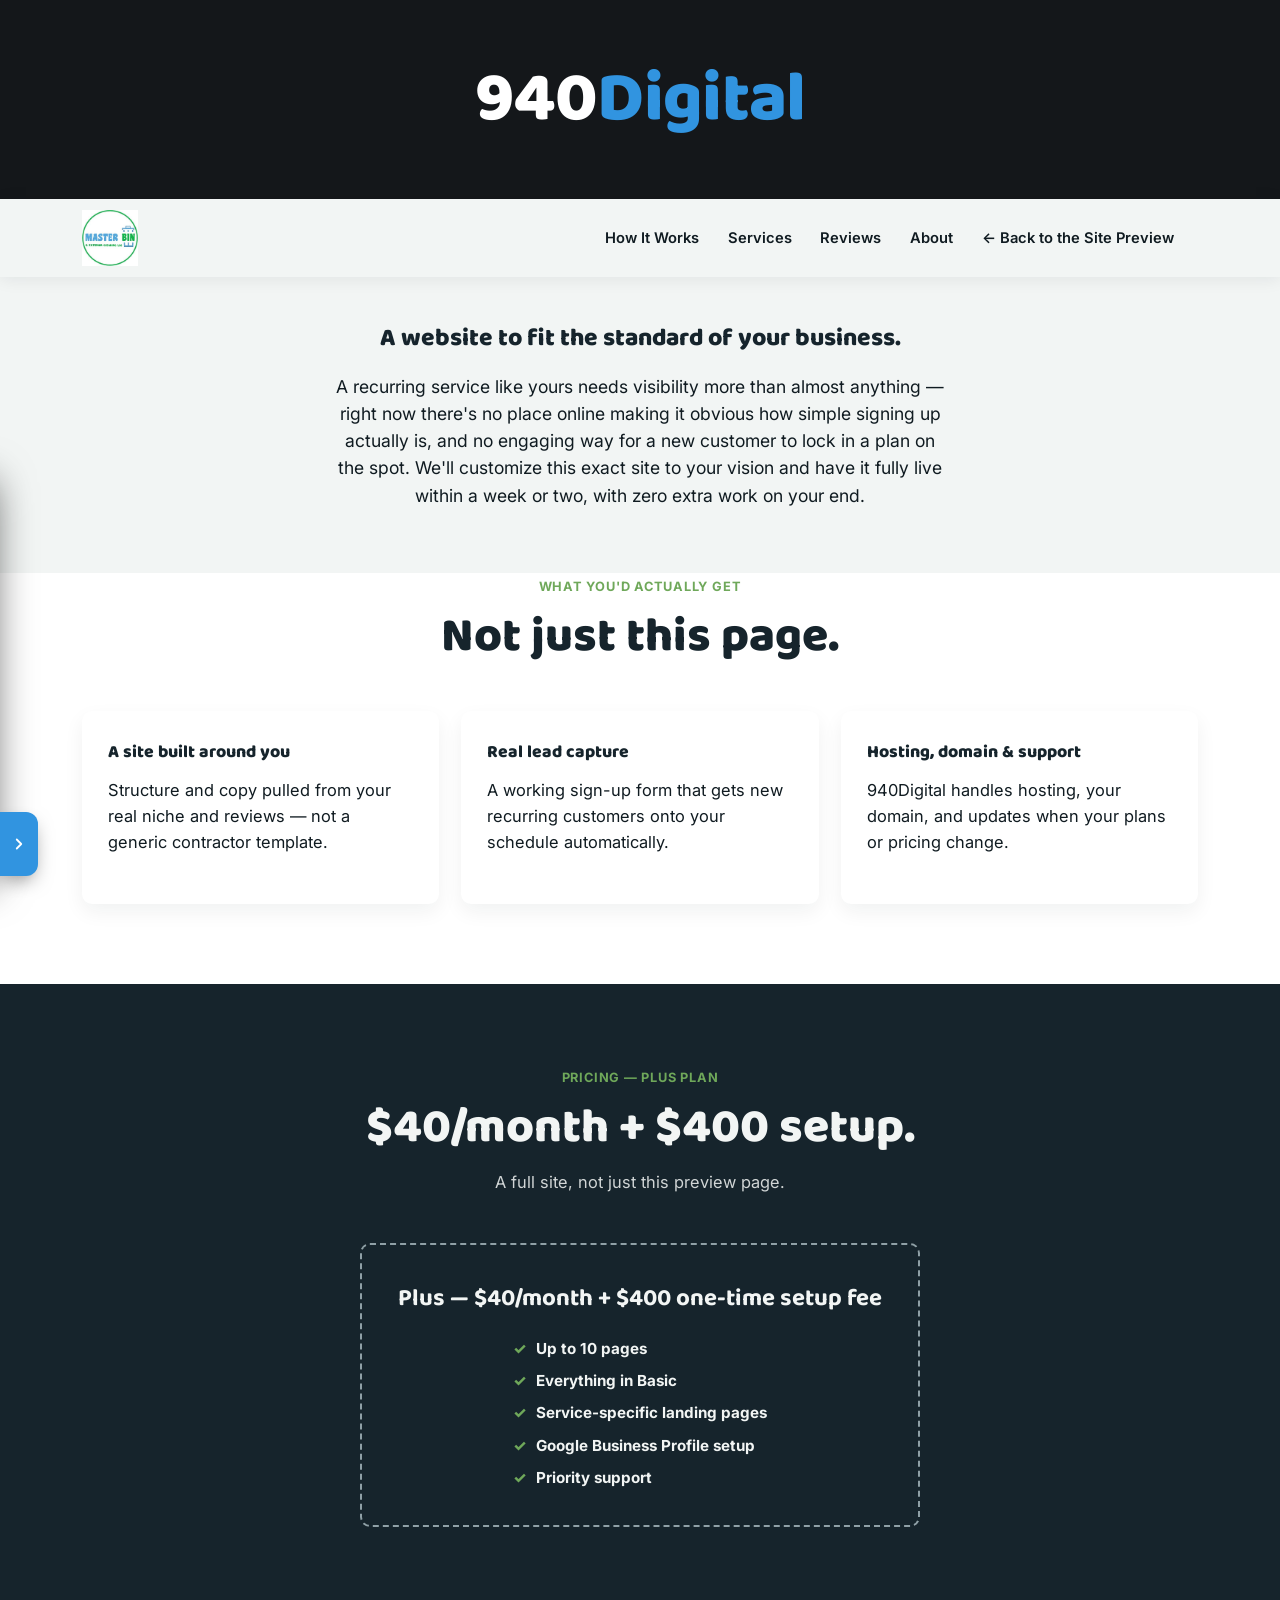
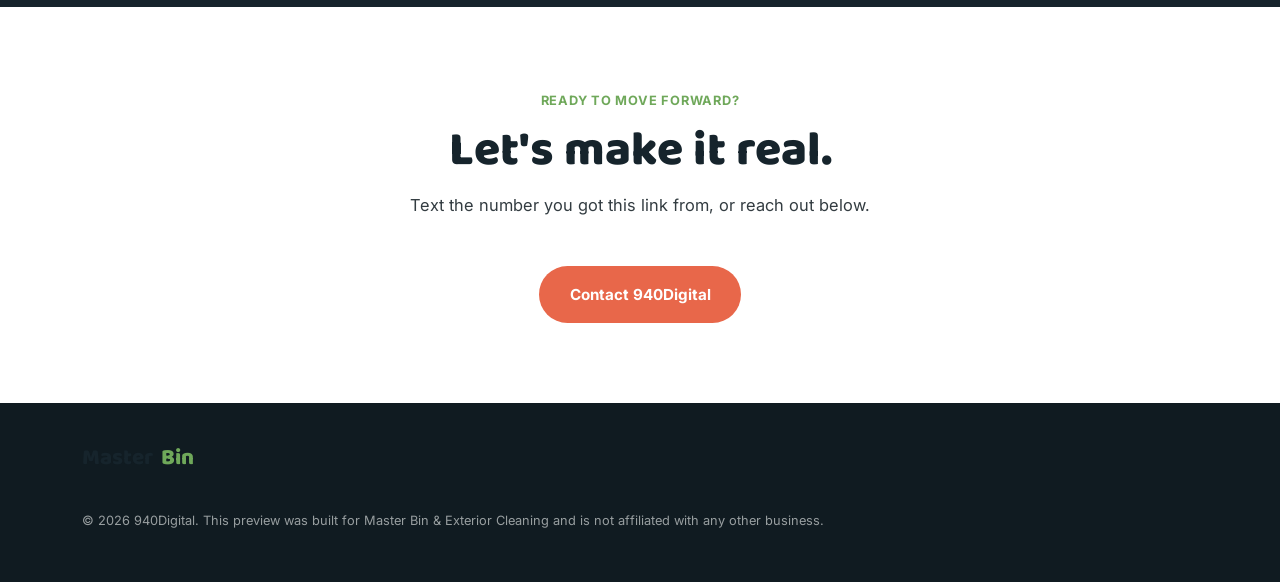
==== commit 0159bbb5: "Fix logo sizing/crop: full Opulence OP mark, larger non-round Master Bin badge" ====
--- a/buy.html
+++ b/buy.html
@@ -24,7 +24,7 @@
 
 <header class="site-header solid" style="position: static;">
   <div class="wrap">
-    <a href="index.html" class="logo"><img src="logo-mark.png" alt="" class="logo-mark">Master<span>Bin</span></a>
+    <a href="index.html" class="logo"><img src="logo-mark.png" alt="Master Bin & Exterior Cleaning" class="logo-mark"></a>
     <nav class="main-nav" aria-label="Primary">
       <a href="index.html#how">How It Works</a>
       <a href="index.html#services">Services</a>
--- a/styles.css
+++ b/styles.css
@@ -99,7 +99,7 @@
 .site-header .wrap { display: flex; align-items: center; gap: 1.5rem; }
 .site-header.solid { background: var(--suds); padding: 0.7rem 0; box-shadow: 0 2px 16px rgba(16,27,33,0.08); }
 .logo { font-family: var(--font-display); font-weight: 800; font-size: 1.4rem; margin-right: auto; color: var(--navy); display: inline-flex; align-items: center; gap: 0.5rem; }
-.logo-mark { height: 34px; width: 34px; border-radius: 50%; object-fit: cover; }
+.logo-mark { height: 56px; width: auto; object-fit: contain; }
 .logo span { color: var(--fresh); }
 .preview-flag {
   font-size: 0.78rem; font-weight: 700; padding: 0.4rem 0.85rem; border-radius: 999px;
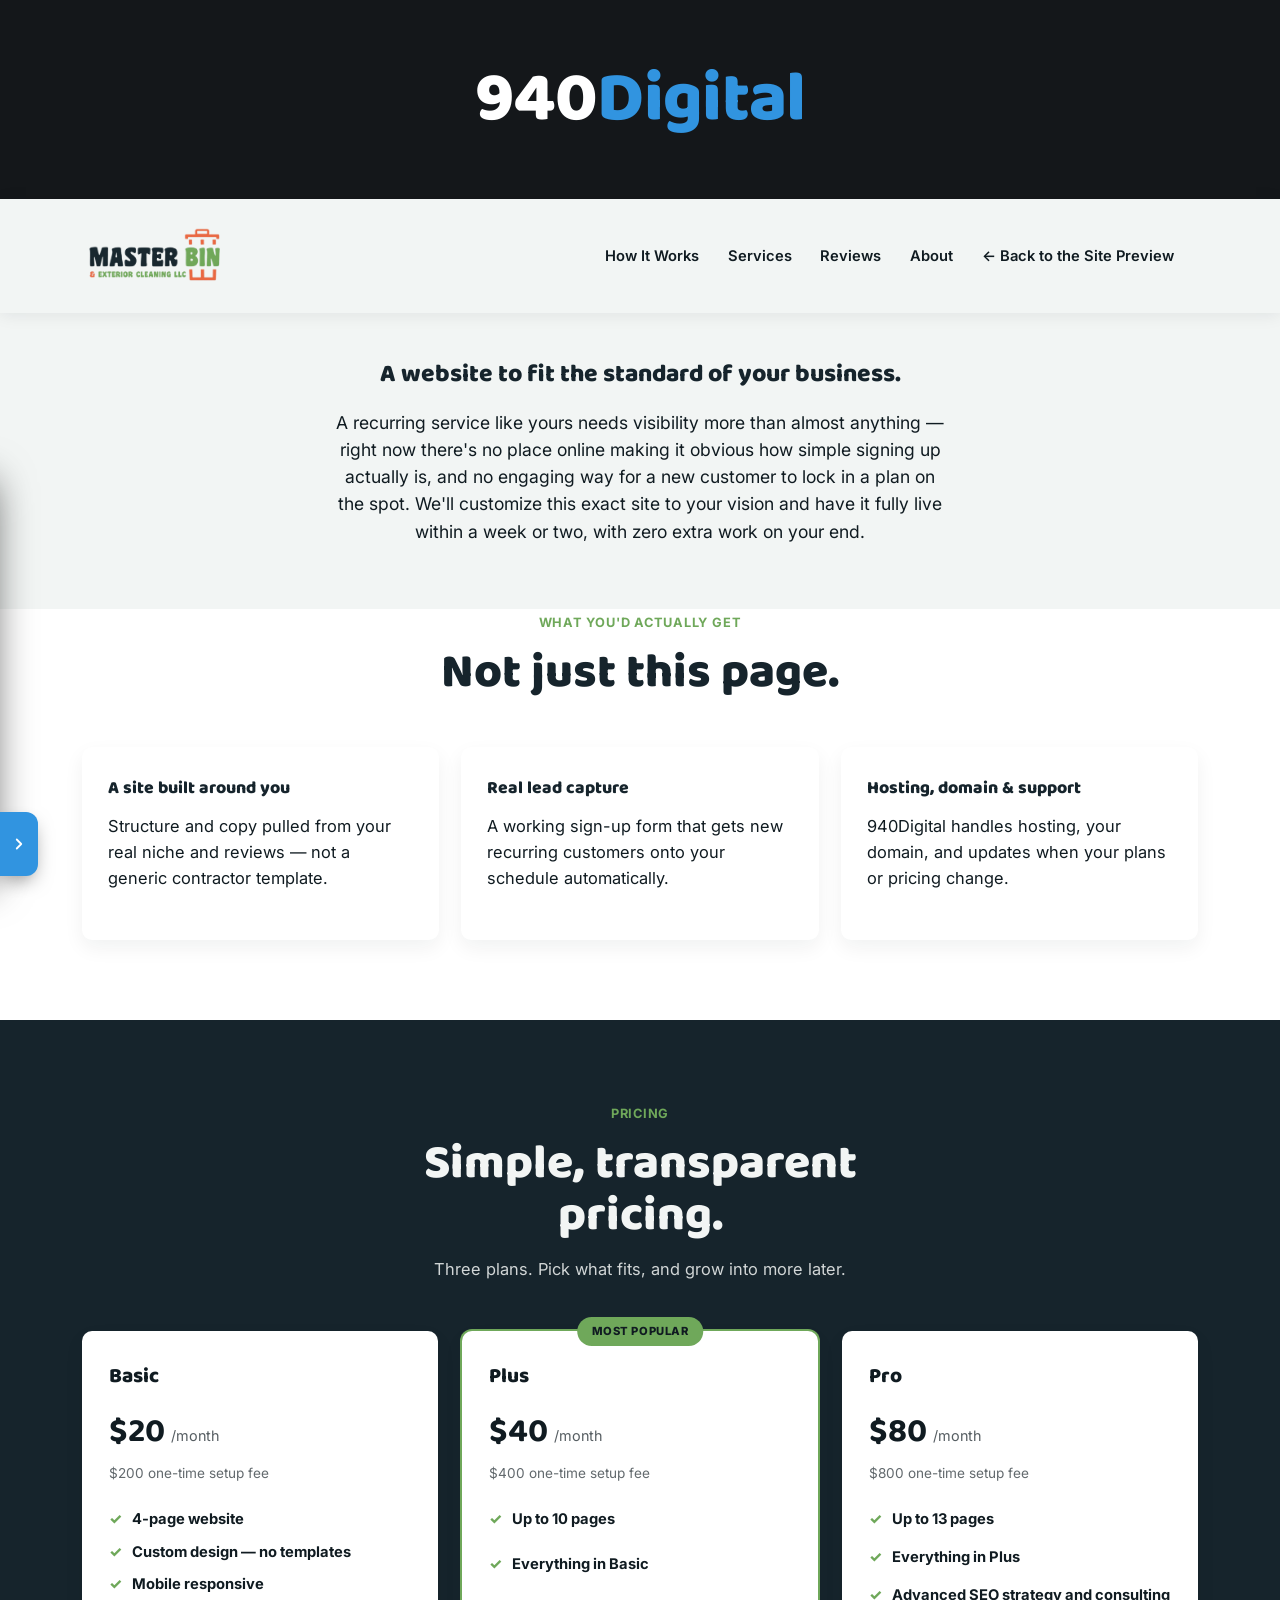
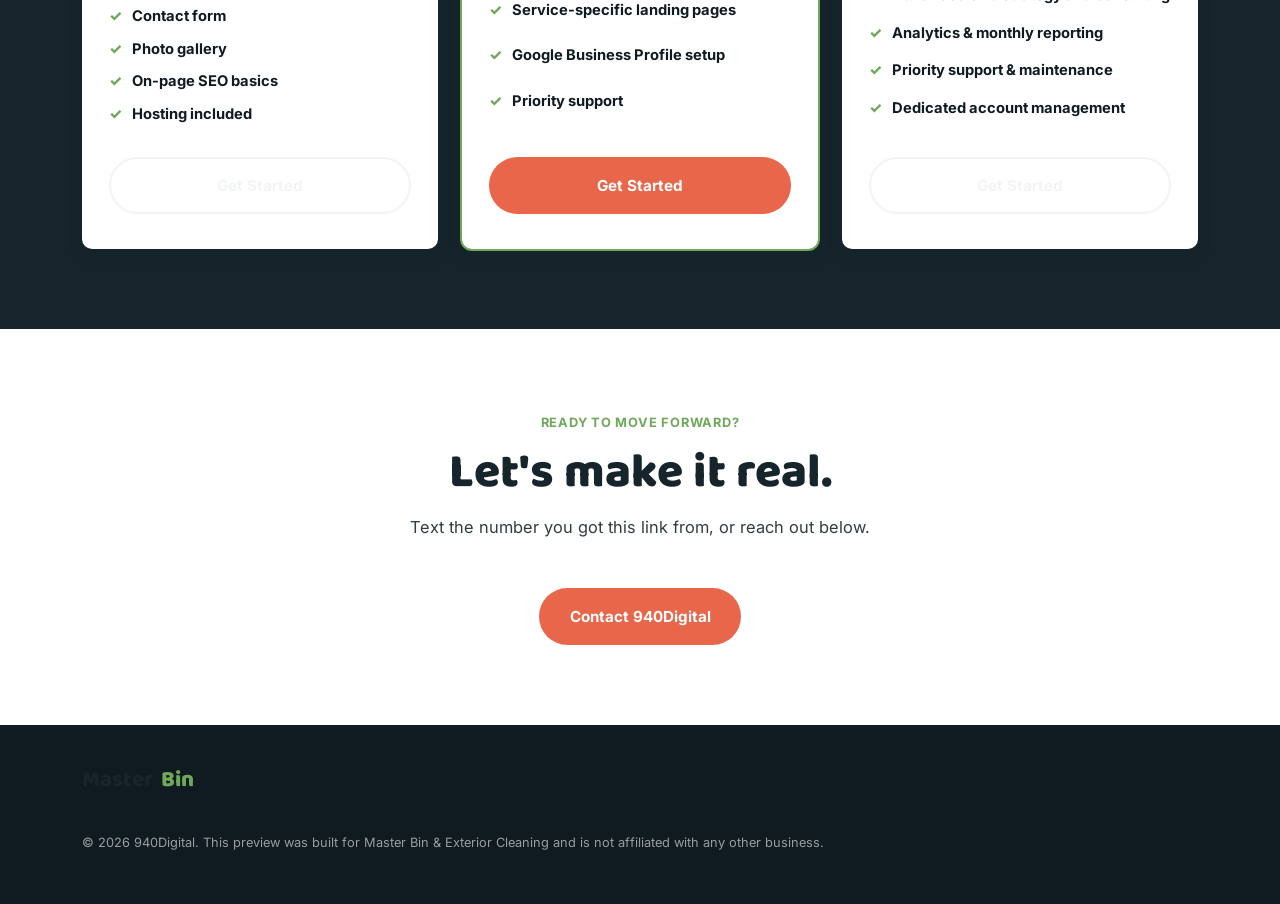
==== commit 862165d8: "Show all 3 pricing tiers (Basic/Plus/Pro) on buy.html instead of Plus only" ====
--- a/buy.html
+++ b/buy.html
@@ -79,19 +79,54 @@
   <section class="section section--dark">
     <div class="wrap">
       <div class="section-head">
-        <span class="eyebrow" style="color:var(--fresh)">Pricing — Plus Plan</span>
-        <h2 class="section-title">$40/month + $400 setup.</h2>
-        <p class="section-dek">A full site, not just this preview page.</p>
+        <span class="eyebrow" style="color:var(--fresh)">Pricing</span>
+        <h2 class="section-title">Simple, transparent pricing.</h2>
+        <p class="section-dek">Three plans. Pick what fits, and grow into more later.</p>
       </div>
-      <div class="price-block">
-        <b>Plus — $40/month + $400 one-time setup fee</b>
-        <ul class="price-block__list">
-          <li>Up to 10 pages</li>
-          <li>Everything in Basic</li>
-          <li>Service-specific landing pages</li>
-          <li>Google Business Profile setup</li>
-          <li>Priority support</li>
-        </ul>
+      <div class="pricing-grid">
+        <div class="pricing-card">
+          <h3>Basic</h3>
+          <div class="pricing-card__price"><b>$20</b><span>/month</span></div>
+          <span class="pricing-card__setup">$200 one-time setup fee</span>
+          <ul class="pricing-card__list">
+            <li>4-page website</li>
+            <li>Custom design — no templates</li>
+            <li>Mobile responsive</li>
+            <li>Contact form</li>
+            <li>Photo gallery</li>
+            <li>On-page SEO basics</li>
+            <li>Hosting included</li>
+          </ul>
+          <a href="https://www.940digital.com/contact" class="btn btn--dark-ghost" target="_blank" rel="noopener">Get Started</a>
+        </div>
+        <div class="pricing-card pricing-card--featured">
+          <span class="pricing-card__badge">Most Popular</span>
+          <h3>Plus</h3>
+          <div class="pricing-card__price"><b>$40</b><span>/month</span></div>
+          <span class="pricing-card__setup">$400 one-time setup fee</span>
+          <ul class="pricing-card__list">
+            <li>Up to 10 pages</li>
+            <li>Everything in Basic</li>
+            <li>Service-specific landing pages</li>
+            <li>Google Business Profile setup</li>
+            <li>Priority support</li>
+          </ul>
+          <a href="https://www.940digital.com/contact" class="btn btn--primary" target="_blank" rel="noopener">Get Started</a>
+        </div>
+        <div class="pricing-card">
+          <h3>Pro</h3>
+          <div class="pricing-card__price"><b>$80</b><span>/month</span></div>
+          <span class="pricing-card__setup">$800 one-time setup fee</span>
+          <ul class="pricing-card__list">
+            <li>Up to 13 pages</li>
+            <li>Everything in Plus</li>
+            <li>Advanced SEO strategy and consulting</li>
+            <li>Analytics &amp; monthly reporting</li>
+            <li>Priority support &amp; maintenance</li>
+            <li>Dedicated account management</li>
+          </ul>
+          <a href="https://www.940digital.com/contact" class="btn btn--dark-ghost" target="_blank" rel="noopener">Get Started</a>
+        </div>
       </div>
     </div>
   </section>
--- a/styles.css
+++ b/styles.css
@@ -99,7 +99,7 @@
 .site-header .wrap { display: flex; align-items: center; gap: 1.5rem; }
 .site-header.solid { background: var(--suds); padding: 0.7rem 0; box-shadow: 0 2px 16px rgba(16,27,33,0.08); }
 .logo { font-family: var(--font-display); font-weight: 800; font-size: 1.4rem; margin-right: auto; color: var(--navy); display: inline-flex; align-items: center; gap: 0.5rem; }
-.logo-mark { height: 56px; width: auto; object-fit: contain; }
+.logo-mark { height: 92px; width: auto; object-fit: contain; }
 .logo span { color: var(--fresh); }
 .preview-flag {
   font-size: 0.78rem; font-weight: 700; padding: 0.4rem 0.85rem; border-radius: 999px;
@@ -197,7 +197,7 @@
 .brand-mark span { color: #3194E0; }
 
 /* ---------- Buy-this-site page ---------- */
-.pitch-hero { padding: 9rem 0 4rem; text-align: center; }
+.pitch-hero { padding-top: 9rem; padding-bottom: 4rem; text-align: center; }
 .pitch-hero p { max-width: 56ch; margin: 1.3rem auto 0; font-size: 1.1rem; }
 .pitch-grid { display: grid; gap: 1.4rem; grid-template-columns: 1fr; margin-top: 1rem; }
 @media (min-width: 780px) { .pitch-grid { grid-template-columns: repeat(3, 1fr); } }
@@ -209,3 +209,19 @@
 .price-block__list { list-style: none; margin: 1.2rem auto 0; padding: 0; display: inline-grid; gap: 0.55rem; text-align: left; }
 .price-block__list li { display: flex; gap: 0.6rem; align-items: baseline; font-weight: 700; font-size: 0.95rem; }
 .price-block__list li::before { content: '✓'; color: var(--fresh); font-weight: 800; }
+
+/* ---------- Pricing grid (3 plans, buy.html) ---------- */
+.pricing-grid { display: grid; gap: 1.5rem; grid-template-columns: 1fr; margin-top: 1.6rem; }
+@media (min-width: 780px) { .pricing-grid { grid-template-columns: repeat(3, 1fr); align-items: stretch; } }
+.pricing-card { position: relative; display: flex; flex-direction: column; background: #fff; border-radius: var(--radius); padding: 2.2rem 1.7rem; box-shadow: 0 8px 20px rgba(16,27,33,0.06); }
+.pricing-card h3 { font-family: var(--font-display); font-size: 1.3rem; margin-bottom: 0.3rem; color: var(--ink); }
+.pricing-card__price { display: flex; align-items: baseline; gap: 0.35rem; margin-top: 0.8rem; }
+.pricing-card__price b { font-family: var(--font-display); font-size: 2.1rem; color: var(--ink); }
+.pricing-card__price span { font-size: 0.9rem; opacity: 0.7; color: var(--ink); }
+.pricing-card__setup { display: block; margin-top: 0.3rem; font-size: 0.85rem; opacity: 0.65; color: var(--ink); }
+.pricing-card__list { list-style: none; margin: 1.5rem 0 2rem; padding: 0; display: grid; gap: 0.6rem; flex-grow: 1; }
+.pricing-card__list li { display: flex; gap: 0.6rem; align-items: baseline; font-size: 0.92rem; font-weight: 700; color: var(--ink); }
+.pricing-card__list li::before { content: '✓'; color: var(--fresh); font-weight: 800; }
+.pricing-card .btn { justify-content: center; width: 100%; }
+.pricing-card--featured { box-shadow: 0 0 0 2px var(--fresh), 0 8px 20px rgba(16,27,33,0.06); }
+.pricing-card__badge { position: absolute; top: -0.85rem; left: 50%; transform: translateX(-50%); background: var(--fresh); color: var(--ink); font-size: 0.7rem; font-weight: 800; letter-spacing: 0.05em; text-transform: uppercase; padding: 0.35rem 0.9rem; border-radius: 999px; white-space: nowrap; }
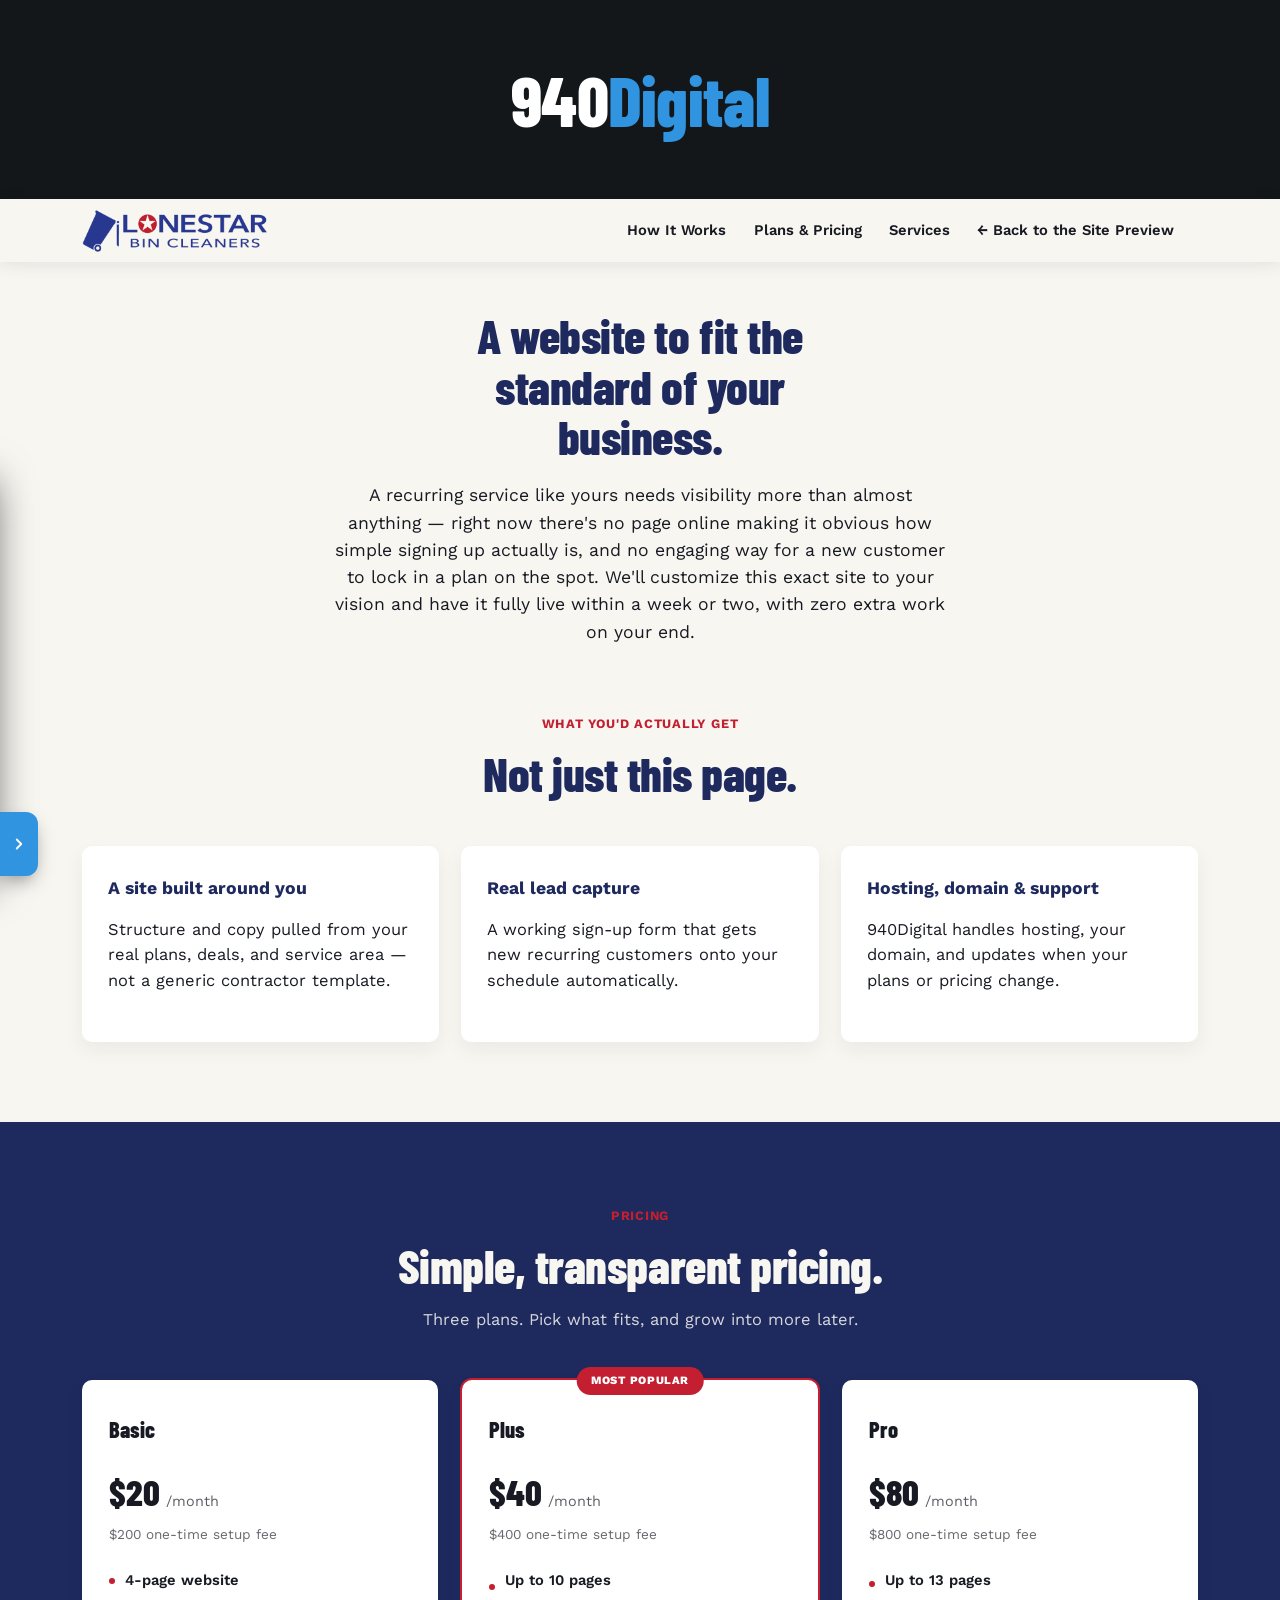
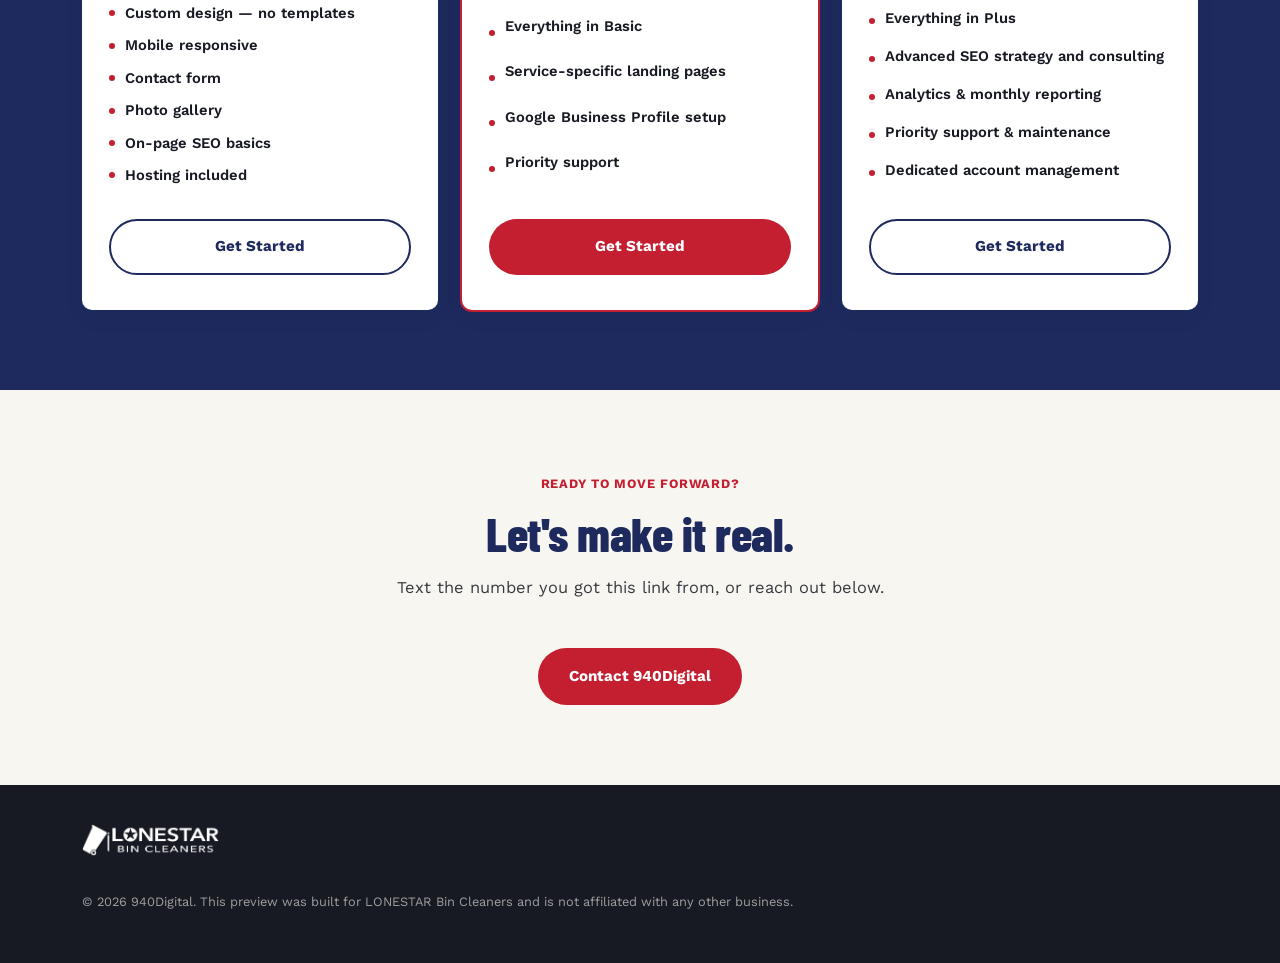
==== commit 3f56031d: "Rebrand site to LONESTAR Bin Cleaners: real colors/fonts/pricing/deals, SEO H1 trick - Repointed the" ====
--- a/buy.html
+++ b/buy.html
@@ -3,11 +3,11 @@
 <head>
 <meta charset="UTF-8">
 <meta name="viewport" content="width=device-width, initial-scale=1">
-<title>This Site Is a Preview, Built for Master Bin &amp; Exterior Cleaning — 940Digital</title>
-<meta name="description" content="This is a demo site built specifically for Master Bin & Exterior Cleaning by 940Digital. Here's what it is, what you'd get, and how to move forward.">
+<title>This Site Is a Preview, Built for LONESTAR Bin Cleaners — 940Digital</title>
+<meta name="description" content="This is a demo site built specifically for LONESTAR Bin Cleaners by 940Digital. Here's what it is, what you'd get, and how to move forward.">
 <link rel="preconnect" href="https://fonts.googleapis.com">
 <link rel="preconnect" href="https://fonts.gstatic.com" crossorigin>
-<link href="https://fonts.googleapis.com/css2?family=Baloo+2:wght@600;700;800&family=Inter:wght@400;500;600;700&display=swap" rel="stylesheet">
+<link href="https://fonts.googleapis.com/css2?family=Barlow+Condensed:wght@600;700;800&family=Work+Sans:wght@400;500;600;700&display=swap" rel="stylesheet">
 <link rel="icon" type="image/x-icon" href="favicon.ico">
 <link rel="icon" type="image/png" sizes="32x32" href="favicon-32x32.png">
 <link rel="icon" type="image/png" sizes="16x16" href="favicon-16x16.png">
@@ -24,12 +24,11 @@
 
 <header class="site-header solid" style="position: static;">
   <div class="wrap">
-    <a href="index.html" class="logo"><img src="logo-mark.png" alt="Master Bin & Exterior Cleaning" class="logo-mark"></a>
+    <a href="index.html" class="logo"><img src="images/logo.png" alt="LONESTAR Bin Cleaners" class="logo-mark"></a>
     <nav class="main-nav" aria-label="Primary">
       <a href="index.html#how">How It Works</a>
+      <a href="index.html#pricing">Plans &amp; Pricing</a>
       <a href="index.html#services">Services</a>
-      <a href="index.html#reviews">Reviews</a>
-      <a href="index.html#about">About</a>
       <a href="index.html">← Back to the Site Preview</a>
     </nav>
     <div class="nav-cta">
@@ -41,16 +40,15 @@
 <div class="mobile-nav" id="mobileNav">
   <button class="mobile-nav__close" id="navClose" aria-label="Close menu">Close</button>
   <a href="index.html#how">How It Works</a>
+  <a href="index.html#pricing">Plans &amp; Pricing</a>
   <a href="index.html#services">Services</a>
-  <a href="index.html#reviews">Reviews</a>
-  <a href="index.html#about">About</a>
   <a href="index.html">← Back to the Site Preview</a>
 </div>
 
 <main>
   <section class="pitch-hero wrap" style="padding-top: 3rem;">
     <h1>A website to fit the standard of your business.</h1>
-    <p>A recurring service like yours needs visibility more than almost anything — right now there's no place online making it obvious how simple signing up actually is, and no engaging way for a new customer to lock in a plan on the spot. We'll customize this exact site to your vision and have it fully live within a week or two, with zero extra work on your end.</p>
+    <p>A recurring service like yours needs visibility more than almost anything — right now there's no page online making it obvious how simple signing up actually is, and no engaging way for a new customer to lock in a plan on the spot. We'll customize this exact site to your vision and have it fully live within a week or two, with zero extra work on your end.</p>
   </section>
 
   <section class="section section--white" style="padding-top:0;">
@@ -62,7 +60,7 @@
       <div class="pitch-grid">
         <div class="pitch-card">
           <h3>A site built around you</h3>
-          <p>Structure and copy pulled from your real niche and reviews — not a generic contractor template.</p>
+          <p>Structure and copy pulled from your real plans, deals, and service area — not a generic contractor template.</p>
         </div>
         <div class="pitch-card">
           <h3>Real lead capture</h3>
@@ -79,7 +77,7 @@
   <section class="section section--dark">
     <div class="wrap">
       <div class="section-head">
-        <span class="eyebrow" style="color:var(--fresh)">Pricing</span>
+        <span class="eyebrow" style="color:var(--red)">Pricing</span>
         <h2 class="section-title">Simple, transparent pricing.</h2>
         <p class="section-dek">Three plans. Pick what fits, and grow into more later.</p>
       </div>
@@ -87,7 +85,7 @@
         <div class="pricing-card">
           <h3>Basic</h3>
           <div class="pricing-card__price"><b>$20</b><span>/month</span></div>
-          <span class="pricing-card__setup">$200 one-time setup fee</span>
+          <span class="pricing-card__setup" style="display:block;margin-top:0.3rem;font-size:0.85rem;opacity:0.65;color:var(--ink);">$200 one-time setup fee</span>
           <ul class="pricing-card__list">
             <li>4-page website</li>
             <li>Custom design — no templates</li>
@@ -97,13 +95,13 @@
             <li>On-page SEO basics</li>
             <li>Hosting included</li>
           </ul>
-          <a href="https://www.940digital.com/contact" class="btn btn--dark-ghost" target="_blank" rel="noopener">Get Started</a>
+          <a href="https://www.940digital.com/contact" class="btn btn--ghost" target="_blank" rel="noopener">Get Started</a>
         </div>
         <div class="pricing-card pricing-card--featured">
           <span class="pricing-card__badge">Most Popular</span>
           <h3>Plus</h3>
           <div class="pricing-card__price"><b>$40</b><span>/month</span></div>
-          <span class="pricing-card__setup">$400 one-time setup fee</span>
+          <span class="pricing-card__setup" style="display:block;margin-top:0.3rem;font-size:0.85rem;opacity:0.65;color:var(--ink);">$400 one-time setup fee</span>
           <ul class="pricing-card__list">
             <li>Up to 10 pages</li>
             <li>Everything in Basic</li>
@@ -116,7 +114,7 @@
         <div class="pricing-card">
           <h3>Pro</h3>
           <div class="pricing-card__price"><b>$80</b><span>/month</span></div>
-          <span class="pricing-card__setup">$800 one-time setup fee</span>
+          <span class="pricing-card__setup" style="display:block;margin-top:0.3rem;font-size:0.85rem;opacity:0.65;color:var(--ink);">$800 one-time setup fee</span>
           <ul class="pricing-card__list">
             <li>Up to 13 pages</li>
             <li>Everything in Plus</li>
@@ -125,7 +123,7 @@
             <li>Priority support &amp; maintenance</li>
             <li>Dedicated account management</li>
           </ul>
-          <a href="https://www.940digital.com/contact" class="btn btn--dark-ghost" target="_blank" rel="noopener">Get Started</a>
+          <a href="https://www.940digital.com/contact" class="btn btn--ghost" target="_blank" rel="noopener">Get Started</a>
         </div>
       </div>
     </div>
@@ -145,8 +143,8 @@
 
 <footer class="site-footer">
   <div class="wrap">
-    <a href="index.html" class="logo">Master<span>Bin</span></a>
-    <p class="footer-fine">&copy; 2026 940Digital. This preview was built for Master Bin & Exterior Cleaning and is not affiliated with any other business.</p>
+    <a href="index.html" class="logo"><img src="images/logo.png" alt="LONESTAR Bin Cleaners" class="logo-mark"></a>
+    <p class="footer-fine">&copy; 2026 940Digital. This preview was built for LONESTAR Bin Cleaners and is not affiliated with any other business.</p>
   </div>
 </footer>
 
--- a/styles.css
+++ b/styles.css
@@ -1,13 +1,12 @@
 :root {
-  --navy: #16242C;
-  --suds: #F2F5F4;
-  --ink: #101B21;
-  --fresh: #6FA85A;
-  --coral: #E8674A;
-  --mist: #8FA0A6;
-
-  --font-display: 'Baloo 2', sans-serif;
-  --font-body: 'Inter', sans-serif;
+  --navy: #1E2A5E;
+  --paper: #F8F6F1;
+  --ink: #171A22;
+  --red: #C31F30;
+  --steel: #5B6472;
+
+  --font-display: 'Barlow Condensed', sans-serif;
+  --font-body: 'Work Sans', sans-serif;
 
   --fs-h2: clamp(1.9rem, 4vw, 3rem);
   --radius: 10px;
@@ -18,7 +17,7 @@
 html { scroll-behavior: smooth; }
 body {
   margin: 0;
-  background: var(--suds);
+  background: var(--paper);
   color: var(--ink);
   font-family: var(--font-body);
   font-size: 1.03rem;
@@ -30,30 +29,36 @@
 ul { margin: 0; padding: 0; list-style: none; }
 .wrap { max-width: var(--wrap); margin: 0 auto; padding: 0 2rem; }
 
-h1, h2, h3 {
+h1, h2 {
   font-family: var(--font-display);
   font-weight: 800;
-  line-height: 1.08;
+  line-height: 1.05;
   margin: 0;
   color: var(--navy);
+  letter-spacing: -0.01em;
+}
+h3 {
+  font-family: var(--font-body);
+  font-weight: 700;
+  line-height: 1.25;
+  margin: 0;
+  color: var(--navy);
 }
 h2.section-title { font-size: var(--fs-h2); }
-.section--dark h2.section-title, .section--dark h1 { color: var(--suds); }
+.section--dark h2.section-title, .section--dark h3 { color: var(--paper); }
 
 .eyebrow {
   display: inline-flex;
   align-items: center;
   gap: 0.5rem;
+  font-family: var(--font-body);
   font-weight: 700;
   font-size: 0.8rem;
   letter-spacing: 0.06em;
   text-transform: uppercase;
-  color: var(--fresh);
+  color: var(--red);
   margin-bottom: 0.9rem;
 }
-/* Checkmark dropped from the eyebrow (2026-07-30) — the motif was overused across
-   eyebrows, hero ticks, the services checklist, and the rail all at once. Keeping
-   it concentrated in the services checklist + rail, where it's actually load-bearing. */
 
 .btn {
   display: inline-flex; align-items: center; gap: 0.5rem;
@@ -63,130 +68,245 @@
   transition: transform .15s ease, background .15s ease;
 }
 .btn:hover { transform: translateY(-2px); }
-.btn--primary { background: var(--coral); color: #fff; }
-.btn--primary:hover { background: #d1583d; }
+.btn--primary { background: var(--red); color: #fff; }
+.btn--primary:hover { background: #9F1727; }
 .btn--ghost { border-color: var(--navy); color: var(--navy); }
-.btn--ghost:hover { border-color: var(--fresh); color: var(--fresh); }
-.btn--dark-ghost { border-color: var(--suds); color: var(--suds); }
-
-/* ---------- Checklist Rail — signature element ----------
-   Replaces the story-pole. A fixed left-edge rail of checkbox
-   icons, one per section — each fills in with a check mark the
-   moment you scroll past that section, literally checking the
-   page off like the recurring-service checklist this brand sells. */
+.btn--ghost:hover { border-color: var(--red); color: var(--red); }
+.btn--dark-ghost { border-color: var(--paper); color: var(--paper); }
+.btn--dark-ghost:hover { border-color: var(--red); color: #fff; background: rgba(195,31,48,0.15); }
+
+/* ---------- Promo top bar (real structural element from the client's own site) ---------- */
+.topbar { background: var(--navy); color: var(--paper); font-size: 0.85rem; }
+.topbar .wrap { display: flex; align-items: center; justify-content: space-between; gap: 1rem; padding-top: 0.6rem; padding-bottom: 0.6rem; flex-wrap: wrap; }
+.topbar-social { display: flex; gap: 0.9rem; }
+.topbar-social a { width: 28px; height: 28px; border-radius: 50%; background: rgba(248,246,241,0.12); display: inline-flex; align-items: center; justify-content: center; transition: background .15s ease; }
+.topbar-social a:hover { background: var(--red); }
+.topbar-social svg { width: 14px; height: 14px; }
+.topbar-deal { font-weight: 700; display: flex; align-items: center; gap: 0.6rem; flex-wrap: wrap; justify-content: center; }
+.topbar-deal code { background: rgba(248,246,241,0.14); border: 1px solid rgba(248,246,241,0.3); padding: 0.15rem 0.55rem; border-radius: 6px; font-family: var(--font-body); font-weight: 800; letter-spacing: 0.03em; }
+.topbar-contact { display: flex; gap: 1.4rem; font-weight: 600; }
+.topbar-contact a:hover { color: var(--red); }
+@media (max-width: 900px) { .topbar-contact { display: none; } }
+
+/* ---------- Star Rail — signature element (reskinned from Master Bin's Checklist Rail) ----------
+   A fixed left-edge rail of five-pointed stars, one per section — each fills solid Star Red
+   the moment you scroll past that section. The star shape is the one piece of real brand
+   iconography LONESTAR already owns (their logo mark), not an invented motif. */
 .checklist-rail {
   position: fixed; left: 14px; top: 50%; transform: translateY(-50%);
-  z-index: 60; display: none; flex-direction: column; gap: 0.65rem;
+  z-index: 60; display: none; flex-direction: column; gap: 0.7rem;
 }
 @media (min-width: 1080px) { .checklist-rail { display: flex; } }
 .checklist-rail__item {
-  width: 18px; height: 18px; border-radius: 5px;
-  border: 2px solid var(--mist); background: transparent;
-  transition: background .25s ease, border-color .25s ease;
+  width: 20px; height: 20px;
+  background: transparent;
+  border: none;
   position: relative;
-}
-.checklist-rail__item.done { background: var(--fresh); border-color: var(--fresh); }
-.checklist-rail__item.done::after {
-  content: ''; position: absolute; left: 4px; top: 1px; width: 5px; height: 9px;
-  border-right: 2px solid #fff; border-bottom: 2px solid #fff; transform: rotate(40deg);
-}
+  transition: transform .25s ease;
+}
+.checklist-rail__item::before {
+  content: '';
+  position: absolute; inset: 0;
+  background: var(--steel);
+  opacity: 0.4;
+  clip-path: polygon(50% 0%, 61% 35%, 98% 35%, 68% 57%, 79% 91%, 50% 70%, 21% 91%, 32% 57%, 2% 35%, 39% 35%);
+  transition: background .25s ease, opacity .25s ease;
+}
+.checklist-rail__item.done::before { background: var(--red); opacity: 1; }
+.checklist-rail__item.done { transform: scale(1.15); }
 
 /* ---------- Header ---------- */
 .site-header {
   position: fixed; top: 0; left: 0; right: 0; z-index: 50;
-  padding: 1.1rem 0; transition: background .2s ease, padding .2s ease, box-shadow .2s ease;
+  background: var(--paper);
+  padding: 0.85rem 0; transition: padding .2s ease, box-shadow .2s ease;
+  box-shadow: 0 1px 0 rgba(23,26,34,0.06);
 }
 .site-header .wrap { display: flex; align-items: center; gap: 1.5rem; }
-.site-header.solid { background: var(--suds); padding: 0.7rem 0; box-shadow: 0 2px 16px rgba(16,27,33,0.08); }
-.logo { font-family: var(--font-display); font-weight: 800; font-size: 1.4rem; margin-right: auto; color: var(--navy); display: inline-flex; align-items: center; gap: 0.5rem; }
-.logo-mark { height: 92px; width: auto; object-fit: contain; }
-.logo span { color: var(--fresh); }
-.preview-flag {
-  font-size: 0.78rem; font-weight: 700; padding: 0.4rem 0.85rem; border-radius: 999px;
-  border: 1px solid var(--mist); color: var(--mist); white-space: nowrap;
-}
-.preview-flag:hover { border-color: var(--coral); color: var(--coral); }
-.main-nav { display: none; gap: 1.8rem; font-weight: 600; font-size: 0.92rem; }
-.main-nav a:hover { color: var(--fresh); }
-.nav-full-site { display: none; }
+.site-header.solid { padding: 0.55rem 0; box-shadow: 0 2px 16px rgba(23,26,34,0.1); }
+.logo { margin-right: auto; display: inline-flex; align-items: center; }
+.logo-mark { height: 46px; width: auto; object-fit: contain; }
+.main-nav { display: none; gap: 1.7rem; font-weight: 600; font-size: 0.92rem; }
+.main-nav a:hover { color: var(--red); }
+.nav-full-site { display: inline-flex; }
 @media (min-width: 900px) {
   .main-nav { display: flex; }
   .nav-full-site { display: inline-flex; }
 }
 .nav-toggle { background: none; border: 2px solid var(--navy); border-radius: 999px; padding: 0.5rem 0.9rem; font-weight: 700; font-size: 0.85rem; cursor: pointer; }
 @media (min-width: 900px) { .nav-toggle { display: none; } }
+.nav-cta:has(.nav-full-site) .nav-toggle { display: none; }
+@media (max-width: 480px) {
+  .site-header .wrap:has(.nav-full-site) { flex-wrap: wrap; row-gap: 0.6rem; }
+  .nav-cta:has(.nav-full-site) { width: 100%; }
+  .nav-full-site { width: 100%; justify-content: center; }
+}
 .mobile-nav {
-  position: fixed; inset: 0; z-index: 70; background: var(--navy); color: var(--suds);
+  position: fixed; inset: 0; z-index: 70; background: var(--navy); color: var(--paper);
   display: flex; flex-direction: column; align-items: flex-start; justify-content: center;
   gap: 1.6rem; padding: 2rem 2.5rem; transform: translateX(100%); transition: transform .3s ease;
 }
 .mobile-nav.open { transform: translateX(0); }
-.mobile-nav a { font-family: var(--font-display); font-size: 1.9rem; }
-.mobile-nav__close { position: absolute; top: 1.5rem; right: 1.8rem; background: none; border: none; color: var(--suds); font-weight: 700; cursor: pointer; }
-
-/* ---------- Hero — typography + icon led, no photo (mediocre stock only) ---------- */
-.hero { padding: 9.5rem 0 5rem; text-align: center; }
-.hero h1 { font-size: clamp(2.4rem, 6vw, 4.4rem); max-width: 16ch; margin: 0 auto; }
-.hero__dek { max-width: 46ch; margin: 1.4rem auto 2rem; font-size: 1.12rem; }
-.hero__actions { display: flex; justify-content: center; flex-wrap: wrap; gap: 1rem; }
-.hero__ticks { display: flex; justify-content: center; flex-wrap: wrap; gap: 1.4rem; margin-top: 2.2rem; font-size: 0.9rem; font-weight: 700; color: var(--navy); }
-.hero__ticks span { padding-left: 0.9rem; border-left: 2px solid var(--fresh); }
+.mobile-nav a { font-family: var(--font-display); font-weight: 700; font-size: 1.9rem; }
+.mobile-nav__close { position: absolute; top: 1.5rem; right: 1.8rem; background: none; border: none; color: var(--paper); font-weight: 700; cursor: pointer; }
+
+/* ---------- Hero — photo-led (the real branded truck), H1 trick ---------- */
+.hero { padding: 10rem 0 4.5rem; background: var(--navy); color: var(--paper); overflow: hidden; }
+.hero .wrap { display: grid; gap: 3rem; grid-template-columns: 1fr; align-items: center; }
+@media (min-width: 960px) { .hero .wrap { grid-template-columns: 1.05fr 0.95fr; } }
+.hero-copy { text-align: center; }
+@media (min-width: 960px) { .hero-copy { text-align: left; } }
+
+/* The real <h1> — every SEO-important fact lives here, styled small on purpose. */
+.hero h1 { display: block; max-width: 30ch; margin: 0 auto; }
+@media (min-width: 960px) { .hero h1 { margin: 0; } }
+.hero h1 .eyebrow {
+  display: block;
+  font-size: 0.82rem;
+  color: #E8A7AE;
+  margin-bottom: 1rem;
+  max-width: 32ch;
+}
+@media (min-width: 960px) { .hero h1 .eyebrow { max-width: none; } }
+/* The visually "big" part — a punchy tagline, not the SEO payload. */
+.hero-line {
+  display: block;
+  font-size: clamp(2.6rem, 6.4vw, 4.6rem);
+  font-weight: 800;
+  line-height: 1.02;
+  color: var(--paper);
+  opacity: 0;
+  transform: translateX(-2rem);
+  transition: opacity 0.5s cubic-bezier(.16,1,.3,1), transform 0.6s cubic-bezier(.16,1,.3,1);
+}
+.hero-line.intro-in { opacity: 1; transform: translateX(0); }
+.hero-line--2 { color: var(--red); }
+/* Belt-and-suspenders: if JS never runs, the tagline must not stay invisible. */
+.no-js .hero-line { opacity: 1; transform: none; }
+
+.hero__dek { margin: 1.4rem auto 0; max-width: 46ch; font-size: 1.12rem; color: rgba(248,246,241,0.85); }
+@media (min-width: 960px) { .hero__dek { margin-left: 0; } }
+.hero__actions { display: flex; justify-content: center; flex-wrap: wrap; gap: 1rem; margin-top: 2rem; }
+@media (min-width: 960px) { .hero__actions { justify-content: flex-start; } }
+.hero__ticks { display: flex; justify-content: center; flex-wrap: wrap; gap: 1.3rem; margin-top: 2.2rem; font-size: 0.88rem; font-weight: 700; }
+@media (min-width: 960px) { .hero__ticks { justify-content: flex-start; } }
+.hero__ticks span { padding-left: 0.9rem; border-left: 2px solid var(--red); }
 .hero__ticks span:first-child { padding-left: 0; border-left: none; }
+
+.hero-media { position: relative; }
+.hero-media img { width: 100%; height: auto; filter: drop-shadow(0 24px 40px rgba(0,0,0,0.35)); }
 
 /* ---------- Section shell ---------- */
 .section { padding: 5rem 0; }
-.section--dark { background: var(--navy); color: var(--suds); }
-.section--white { background: #fff; }
-.section-head { max-width: 60ch; margin: 0 auto 3rem; text-align: center; }
+.section--dark { background: var(--navy); color: var(--paper); }
+.section--white { background: var(--paper); }
+.section--tint { background: #EFEBE0; }
+.section-head { max-width: 62ch; margin: 0 auto 3rem; text-align: center; }
 .section-dek { margin-top: 1rem; opacity: 0.85; }
 
-/* ---------- How it works (lead section) ---------- */
+/* ---------- Deals section ---------- */
+.deal-card {
+  max-width: 780px; margin: 0 auto; position: relative;
+  background: var(--navy); color: var(--paper);
+  border-radius: 18px; padding: 3rem 2.4rem; text-align: center;
+  border: 2px solid var(--red);
+  box-shadow: 0 20px 50px rgba(30,42,94,0.18);
+}
+.deal-card__pct { font-family: var(--font-display); font-weight: 800; font-size: clamp(3rem, 8vw, 5.2rem); color: var(--red); line-height: 1; }
+.deal-card__headline { font-family: var(--font-display); font-weight: 700; font-size: clamp(1.4rem, 3vw, 1.9rem); margin-top: 0.3rem; }
+.deal-card p { max-width: 46ch; margin: 1rem auto 0; opacity: 0.85; }
+.deal-card__code { display: inline-flex; align-items: center; gap: 0.6rem; margin-top: 1.6rem; padding: 0.7rem 1.4rem; border-radius: 999px; background: rgba(248,246,241,0.1); border: 1px dashed rgba(248,246,241,0.4); font-weight: 700; letter-spacing: 0.04em; }
+.deal-card__code b { color: var(--red); font-family: var(--font-display); font-size: 1.1rem; }
+.deal-card__actions { margin-top: 1.8rem; }
+.deal-card__fine { margin-top: 1.2rem; font-size: 0.8rem; opacity: 0.6; }
+
+/* ---------- Plans & Pricing ---------- */
+.pricing-grid { display: grid; gap: 1.5rem; grid-template-columns: 1fr; margin-top: 1rem; }
+@media (min-width: 780px) { .pricing-grid { grid-template-columns: repeat(3, 1fr); align-items: stretch; } }
+.pricing-card { position: relative; display: flex; flex-direction: column; background: #fff; border-radius: var(--radius); padding: 2.2rem 1.7rem; box-shadow: 0 8px 20px rgba(23,26,34,0.06); }
+.pricing-card h3 { font-family: var(--font-display); font-weight: 800; font-size: 1.4rem; margin-bottom: 0.2rem; color: var(--ink); }
+.pricing-card__freq { font-size: 0.85rem; color: var(--steel); font-weight: 600; }
+.pricing-card__price { display: flex; align-items: baseline; gap: 0.35rem; margin-top: 1rem; }
+.pricing-card__price b { font-family: var(--font-display); font-weight: 800; font-size: 2.3rem; color: var(--ink); }
+.pricing-card__price span { font-size: 0.9rem; opacity: 0.7; color: var(--ink); }
+.pricing-card__first { display: block; margin-top: 0.3rem; font-size: 0.85rem; color: var(--red); font-weight: 700; }
+.pricing-card__list { list-style: none; margin: 1.5rem 0 2rem; padding: 0; display: grid; gap: 0.6rem; flex-grow: 1; }
+.pricing-card__list li { display: flex; gap: 0.6rem; align-items: baseline; font-size: 0.92rem; font-weight: 600; color: var(--ink); }
+.pricing-card__list li::before { content: ''; width: 6px; height: 6px; border-radius: 50%; background: var(--red); flex-shrink: 0; align-self: center; }
+.pricing-card .btn { justify-content: center; width: 100%; }
+.pricing-card--featured { box-shadow: 0 0 0 2px var(--red), 0 8px 20px rgba(23,26,34,0.06); }
+.pricing-card__badge { position: absolute; top: -0.85rem; left: 50%; transform: translateX(-50%); background: var(--red); color: #fff; font-size: 0.7rem; font-weight: 800; letter-spacing: 0.05em; text-transform: uppercase; padding: 0.35rem 0.9rem; border-radius: 999px; white-space: nowrap; }
+.pricing-note { text-align: center; max-width: 60ch; margin: 2rem auto 0; font-size: 0.9rem; opacity: 0.75; }
+
+/* ---------- How it works ---------- */
 .works-grid { display: grid; gap: 1.5rem; grid-template-columns: 1fr; }
 @media (min-width: 780px) { .works-grid { grid-template-columns: repeat(3, 1fr); } }
-.works-step { background: #fff; border-radius: var(--radius); padding: 2.2rem 1.8rem; box-shadow: 0 8px 24px rgba(16,27,33,0.06); text-align: center; }
-.works-step .num { display: inline-flex; align-items: center; justify-content: center; width: 2.6rem; height: 2.6rem; border-radius: 50%; background: var(--fresh); color: #fff; font-family: var(--font-display); font-weight: 800; margin-bottom: 1rem; }
+.works-step { background: #fff; border-radius: var(--radius); padding: 2.2rem 1.8rem; box-shadow: 0 8px 24px rgba(23,26,34,0.06); text-align: center; }
+.works-step .num { display: inline-flex; align-items: center; justify-content: center; width: 2.6rem; height: 2.6rem; border-radius: 50%; background: var(--red); color: #fff; font-family: var(--font-display); font-weight: 800; font-size: 1.2rem; margin-bottom: 1rem; }
 .works-step h3 { font-size: 1.15rem; margin-bottom: 0.6rem; }
-
-/* ---------- Services checklist ---------- */
-.checklist { max-width: 760px; margin: 0 auto; display: grid; gap: 0.9rem; }
-.checklist-row {
-  display: flex; align-items: flex-start; gap: 1rem;
-  background: #fff; border-radius: var(--radius); padding: 1.3rem 1.5rem;
-  box-shadow: 0 4px 14px rgba(16,27,33,0.05);
-}
-.checklist-row .check { flex-shrink: 0; width: 26px; height: 26px; border-radius: 7px; background: var(--fresh); color: #fff; display: flex; align-items: center; justify-content: center; font-weight: 800; margin-top: 0.1rem; }
-.checklist-row div h3 { font-size: 1.05rem; margin-bottom: 0.25rem; }
-.checklist-row div p { margin: 0; color: var(--mist); font-size: 0.92rem; }
-.checklist-row a { margin-left: auto; align-self: center; font-size: 0.8rem; font-weight: 700; text-transform: uppercase; color: var(--coral); white-space: nowrap; }
-
-/* ---------- Reviews ---------- */
-.reviews-strip { max-width: 640px; margin: 0 auto; display: flex; flex-wrap: wrap; align-items: center; justify-content: center; gap: 1.2rem; text-align: center; }
-.reviews-stars { font-family: var(--font-display); font-size: 2.2rem; color: var(--fresh); width: 100%; }
+.works-step p { color: var(--steel); font-size: 0.95rem; margin: 0; }
+
+/* ---------- Services ---------- */
+.services-grid { display: grid; gap: 1.5rem; grid-template-columns: 1fr; max-width: 900px; margin: 0 auto; }
+@media (min-width: 780px) { .services-grid { grid-template-columns: repeat(2, 1fr); } }
+.service-card { background: #fff; border-radius: var(--radius); padding: 2.2rem; box-shadow: 0 8px 20px rgba(23,26,34,0.06); }
+.service-card h3 { font-size: 1.3rem; margin-bottom: 0.7rem; }
+.service-card p { color: var(--steel); margin: 0; font-size: 0.96rem; }
+
+/* ---------- Before & After ---------- */
+.ba-grid { display: grid; gap: 1.4rem; grid-template-columns: repeat(2, 1fr); max-width: 640px; margin: 0 auto; }
+.ba-item { position: relative; border-radius: var(--radius); overflow: hidden; box-shadow: 0 10px 26px rgba(23,26,34,0.08); }
+.ba-item img { aspect-ratio: 3/4; object-fit: cover; }
+.ba-item span { position: absolute; top: 0.8rem; left: 0.8rem; background: var(--navy); color: var(--paper); font-family: var(--font-display); font-weight: 700; font-size: 0.85rem; letter-spacing: 0.04em; text-transform: uppercase; padding: 0.3rem 0.8rem; border-radius: 999px; }
+.ba-item.after span { background: var(--red); }
+
+/* ---------- Trust bar ---------- */
+.trust-grid { display: grid; gap: 1.2rem; grid-template-columns: repeat(2, 1fr); max-width: 780px; margin: 0 auto; text-align: center; }
+@media (min-width: 700px) { .trust-grid { grid-template-columns: repeat(4, 1fr); } }
+.trust-item b { display: block; font-family: var(--font-display); font-weight: 800; font-size: 1.5rem; color: var(--red); }
+.trust-item span { display: block; font-size: 0.85rem; opacity: 0.85; margin-top: 0.2rem; }
 
 /* ---------- About ---------- */
-.about-layout { display: grid; gap: 2.5rem; grid-template-columns: 1fr; align-items: center; }
-@media (min-width: 900px) { .about-layout { grid-template-columns: 1fr 1fr; } }
-.about-media img { border-radius: var(--radius); }
-.about-copy p { max-width: 52ch; }
+.about-layout { max-width: 720px; margin: 0 auto; text-align: center; }
+.about-layout p { max-width: 56ch; margin: 1rem auto 0; }
 
 /* ---------- Area ---------- */
 .area-list { display: flex; flex-wrap: wrap; justify-content: center; gap: 0.7rem; margin-top: 1.4rem; }
-.area-list li { padding: 0.5rem 1rem; border: 1px solid rgba(242,245,244,0.35); border-radius: 999px; font-weight: 600; font-size: 0.9rem; }
+.area-list li { padding: 0.5rem 1.1rem; border: 1px solid rgba(23,26,34,0.15); border-radius: 999px; font-weight: 600; font-size: 0.9rem; }
+.section--dark .area-list li { border-color: rgba(248,246,241,0.3); }
+
+/* ---------- FAQ ---------- */
+.faq-list { max-width: 760px; margin: 0 auto; display: grid; gap: 0.8rem; }
+.faq-item { background: #fff; border-radius: var(--radius); padding: 0.3rem 1.5rem; box-shadow: 0 4px 14px rgba(23,26,34,0.05); }
+.faq-item summary { cursor: pointer; padding: 1.1rem 0; font-weight: 700; font-size: 1rem; color: var(--navy); list-style: none; display: flex; justify-content: space-between; align-items: center; gap: 1rem; }
+.faq-item summary::-webkit-details-marker { display: none; }
+.faq-item summary::after { content: '+'; font-family: var(--font-display); font-size: 1.5rem; color: var(--red); flex-shrink: 0; }
+.faq-item[open] summary::after { content: '\2212'; }
+.faq-item p { margin: 0 0 1.2rem; color: var(--steel); font-size: 0.95rem; }
 
 /* ---------- Contact ---------- */
-.contact-form { max-width: 560px; margin: 0 auto; display: grid; gap: 1.1rem; }
+.contact-layout { display: grid; gap: 3rem; grid-template-columns: 1fr; }
+@media (min-width: 900px) { .contact-layout { grid-template-columns: 1fr 1.1fr; } }
+.contact-info { display: grid; gap: 1.4rem; align-content: start; }
+.contact-info__row b { display: block; font-family: var(--font-display); font-weight: 700; font-size: 0.85rem; letter-spacing: 0.05em; text-transform: uppercase; color: var(--red); margin-bottom: 0.3rem; }
+.contact-info__row a, .contact-info__row span { font-size: 1.02rem; }
+.contact-info__row a:hover { color: var(--red); }
+.contact-form { display: grid; gap: 1.1rem; }
 .form-row { display: grid; gap: 1.1rem; grid-template-columns: 1fr; }
 @media (min-width: 560px) { .form-row { grid-template-columns: 1fr 1fr; } }
 .field label { display: block; font-size: 0.85rem; font-weight: 700; margin-bottom: 0.4rem; }
 .field input, .field select, .field textarea {
-  width: 100%; padding: 0.8rem 1rem; border-radius: 8px; border: 1.5px solid rgba(16,27,33,0.15);
-  background: #fff; color: var(--ink); font-family: var(--font-body); font-size: 0.95rem;
-}
-.field input:focus, .field select:focus, .field textarea:focus { outline: 2px solid var(--fresh); }
-.form-status { min-height: 1.2rem; font-size: 0.9rem; color: var(--fresh); text-align: center; }
+  width: 100%; padding: 0.8rem 1rem; border-radius: 8px; border: 1.5px solid rgba(248,246,241,0.25);
+  background: rgba(248,246,241,0.06); color: var(--paper); font-family: var(--font-body); font-size: 0.95rem;
+}
+.field input::placeholder, .field textarea::placeholder { color: rgba(248,246,241,0.4); }
+.field input:focus, .field select:focus, .field textarea:focus { outline: 2px solid var(--red); }
+.field select option { color: var(--ink); }
+.form-status { min-height: 1.2rem; font-size: 0.9rem; color: var(--red); }
 
 /* ---------- Footer ---------- */
-.site-footer { background: var(--ink); color: var(--suds); padding: 2.4rem 0; }
+.site-footer { background: var(--ink); color: var(--paper); padding: 2.4rem 0; }
+.site-footer .logo-mark { height: 34px; filter: brightness(0) invert(1); }
 .site-footer .wrap { display: flex; flex-wrap: wrap; justify-content: space-between; align-items: center; gap: 1.2rem; }
 .footer-fine { width: 100%; font-size: 0.8rem; opacity: 0.6; margin-top: 1rem; }
 .footer-links { display: flex; gap: 1.4rem; font-size: 0.85rem; }
@@ -198,30 +318,9 @@
 
 /* ---------- Buy-this-site page ---------- */
 .pitch-hero { padding-top: 9rem; padding-bottom: 4rem; text-align: center; }
+.pitch-hero h1 { font-size: clamp(2rem, 5vw, 3rem); max-width: 20ch; margin: 0 auto; }
 .pitch-hero p { max-width: 56ch; margin: 1.3rem auto 0; font-size: 1.1rem; }
 .pitch-grid { display: grid; gap: 1.4rem; grid-template-columns: 1fr; margin-top: 1rem; }
 @media (min-width: 780px) { .pitch-grid { grid-template-columns: repeat(3, 1fr); } }
-.pitch-card { background: #fff; border-radius: var(--radius); padding: 2rem 1.6rem; box-shadow: 0 8px 20px rgba(16,27,33,0.06); }
+.pitch-card { background: #fff; border-radius: var(--radius); padding: 2rem 1.6rem; box-shadow: 0 8px 20px rgba(23,26,34,0.06); }
 .pitch-card h3 { font-size: 1.1rem; margin-bottom: 0.6rem; }
-.price-block { max-width: 560px; margin: 1rem auto 0; padding: 2.2rem; border: 2px dashed var(--mist); border-radius: var(--radius); text-align: center; }
-.price-block b { display: block; font-family: var(--font-display); font-size: 1.5rem; }
-.price-block span { display: block; margin-top: 0.5rem; font-size: 0.9rem; color: var(--mist); }
-.price-block__list { list-style: none; margin: 1.2rem auto 0; padding: 0; display: inline-grid; gap: 0.55rem; text-align: left; }
-.price-block__list li { display: flex; gap: 0.6rem; align-items: baseline; font-weight: 700; font-size: 0.95rem; }
-.price-block__list li::before { content: '✓'; color: var(--fresh); font-weight: 800; }
-
-/* ---------- Pricing grid (3 plans, buy.html) ---------- */
-.pricing-grid { display: grid; gap: 1.5rem; grid-template-columns: 1fr; margin-top: 1.6rem; }
-@media (min-width: 780px) { .pricing-grid { grid-template-columns: repeat(3, 1fr); align-items: stretch; } }
-.pricing-card { position: relative; display: flex; flex-direction: column; background: #fff; border-radius: var(--radius); padding: 2.2rem 1.7rem; box-shadow: 0 8px 20px rgba(16,27,33,0.06); }
-.pricing-card h3 { font-family: var(--font-display); font-size: 1.3rem; margin-bottom: 0.3rem; color: var(--ink); }
-.pricing-card__price { display: flex; align-items: baseline; gap: 0.35rem; margin-top: 0.8rem; }
-.pricing-card__price b { font-family: var(--font-display); font-size: 2.1rem; color: var(--ink); }
-.pricing-card__price span { font-size: 0.9rem; opacity: 0.7; color: var(--ink); }
-.pricing-card__setup { display: block; margin-top: 0.3rem; font-size: 0.85rem; opacity: 0.65; color: var(--ink); }
-.pricing-card__list { list-style: none; margin: 1.5rem 0 2rem; padding: 0; display: grid; gap: 0.6rem; flex-grow: 1; }
-.pricing-card__list li { display: flex; gap: 0.6rem; align-items: baseline; font-size: 0.92rem; font-weight: 700; color: var(--ink); }
-.pricing-card__list li::before { content: '✓'; color: var(--fresh); font-weight: 800; }
-.pricing-card .btn { justify-content: center; width: 100%; }
-.pricing-card--featured { box-shadow: 0 0 0 2px var(--fresh), 0 8px 20px rgba(16,27,33,0.06); }
-.pricing-card__badge { position: absolute; top: -0.85rem; left: 50%; transform: translateX(-50%); background: var(--fresh); color: var(--ink); font-size: 0.7rem; font-weight: 800; letter-spacing: 0.05em; text-transform: uppercase; padding: 0.35rem 0.9rem; border-radius: 999px; white-space: nowrap; }
